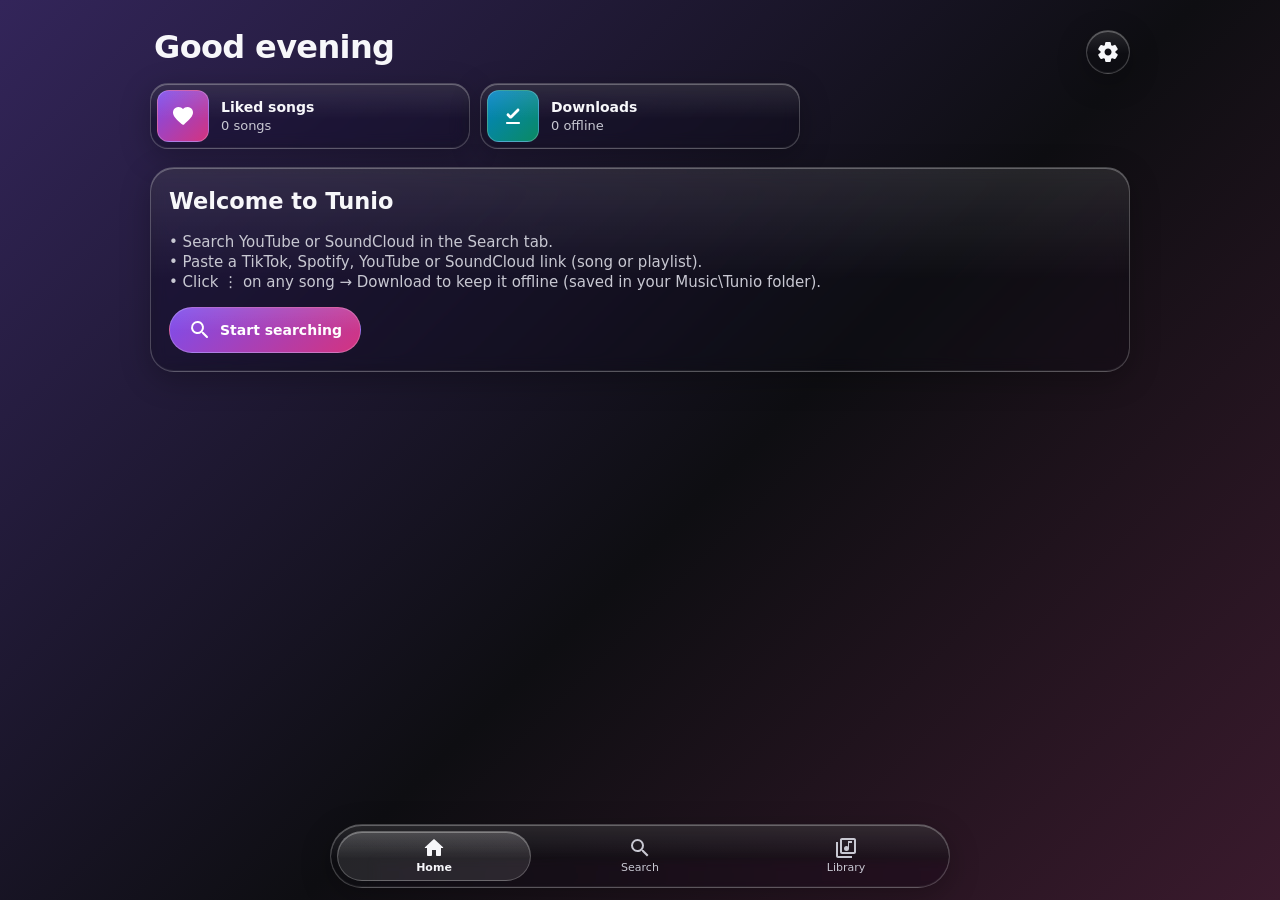
==== tunio-desktop/tunio_desktop/web/index.html @ faec951e "Add Tunio for Windows (Tunio.exe) Desktop version of Tunio with the same features and liquid-glass l" ====
<!doctype html>
<html lang="en">
<head>
<meta charset="utf-8">
<meta name="viewport" content="width=device-width,initial-scale=1">
<title>Tunio</title>
<link rel="stylesheet" href="style.css">
</head>
<body>
<!-- Liquid glass: a displacement map that bends what's behind the glass at its edges (a lens). -->
<svg width="0" height="0" style="position:absolute" aria-hidden="true">
  <defs>
    <filter id="lens" x="0" y="0" width="1" height="1" primitiveUnits="objectBoundingBox" color-interpolation-filters="sRGB">
      <feImage x="0" y="0" width="1" height="1" preserveAspectRatio="none" result="map"
        href="data:image/svg+xml;utf8,%3Csvg xmlns='http://www.w3.org/2000/svg' width='100' height='100' viewBox='0 0 100 100' preserveAspectRatio='none'%3E%3Cdefs%3E%3ClinearGradient id='r' x1='0' x2='1'%3E%3Cstop offset='0' stop-color='%23ff0000'/%3E%3Cstop offset='.2' stop-color='%23800000'/%3E%3Cstop offset='.8' stop-color='%23800000'/%3E%3Cstop offset='1' stop-color='%23000000'/%3E%3C/linearGradient%3E%3ClinearGradient id='g' x1='0' x2='0' y1='0' y2='1'%3E%3Cstop offset='0' stop-color='%2300ff00'/%3E%3Cstop offset='.25' stop-color='%23008000'/%3E%3Cstop offset='.75' stop-color='%23008000'/%3E%3Cstop offset='1' stop-color='%23000000'/%3E%3C/linearGradient%3E%3C/defs%3E%3Crect width='100' height='100' fill='url(%23r)'/%3E%3Crect width='100' height='100' fill='url(%23g)' style='mix-blend-mode:screen'/%3E%3C/svg%3E"/>
      <feDisplacementMap in="SourceGraphic" in2="map" scale="0.06" xChannelSelector="R" yChannelSelector="G" result="bent"/>
      <!-- slight chromatic dispersion: red bends a bit more than blue -->
      <feDisplacementMap in="SourceGraphic" in2="map" scale="0.075" xChannelSelector="R" yChannelSelector="G" result="bentR"/>
      <feColorMatrix in="bentR" type="matrix" values="1 0 0 0 0  0 0 0 0 0  0 0 0 0 0  0 0 0 1 0" result="red"/>
      <feColorMatrix in="bent" type="matrix" values="0 0 0 0 0  0 1 0 0 0  0 0 1 0 0  0 0 0 1 0" result="gb"/>
      <feBlend in="red" in2="gb" mode="screen"/>
    </filter>
  </defs>
</svg>

<div id="bg"></div>
<main id="screen" tabindex="-1"></main>

<div id="chrome">
  <div id="toasts"></div>
  <div id="mini" class="glass lensed hidden"></div>
  <nav id="tabs" class="glass lensed">
    <div id="pill"></div>
  </nav>
</div>

<section id="player" class="hidden" aria-label="Now playing"></section>
<div id="modal" class="hidden"></div>
<div id="menu" class="hidden"></div>
<audio id="audio" preload="auto"></audio>

<script type="module" src="app.js"></script>
</body>
</html>
---- tunio-desktop/tunio_desktop/web/style.css ----
/* Tunio for Windows — same palette as the Android app. Text colours are checked for contrast (≥ 5.6:1) against
   their worst-case backgrounds: glass over the brightest gradient and the player over a pure-white cover. */
:root {
  --bg: #0E0E12;
  --menu-bg: #1E1C28;
  --text: #F7F7FA;
  --muted: #C8C8D2;
  --accent-light: #C9B6FF;
  --pink-light: #FFA8D8;
  --good: #6EE7B7;
  --error: #FECACA;
  --accent-deep: #7C4DEE;
  --accent2-deep: #D4337F;
  --accent-grad: linear-gradient(135deg, var(--accent-deep), var(--accent2-deep));
  --menu-grad: linear-gradient(135deg, #33255A 0%, var(--bg) 55%, #3A1A2D 100%);
  --glass-tint: rgba(14, 14, 18, .40);
  --rim: rgba(255, 255, 255, .22);
  --sheen: linear-gradient(180deg, rgba(255,255,255,.10), rgba(255,255,255,0) 55%);
  --chrome-w: min(620px, calc(100vw - 24px));
  color-scheme: dark;
}
* { box-sizing: border-box; }
html, body { margin: 0; height: 100%; background: var(--bg); color: var(--text); overflow: hidden;
  font: 15px/1.35 "Segoe UI Variable", "Segoe UI", system-ui, sans-serif; -webkit-font-smoothing: antialiased; }
button { font: inherit; color: inherit; background: none; border: 0; padding: 0; cursor: pointer; }
input { font: inherit; color: inherit; }
.hidden { display: none !important; }
svg.i { width: 24px; height: 24px; fill: currentColor; flex: none; }

/* ---------- backgrounds: plain gradient in menus, blurred cover inside playlists / player */
#bg, .cover-bg { position: fixed; inset: 0; z-index: 0; background: var(--bg) var(--menu-grad); overflow: hidden; }
.cover-bg img, #bg img { position: absolute; inset: -20%; width: 140%; height: 140%; object-fit: cover;
  filter: blur(90px); opacity: .6; }
.cover-bg::after, #bg.cover::after { content: ""; position: absolute; inset: 0;
  background: linear-gradient(180deg, rgba(0,0,0,.62), rgba(0,0,0,.74), rgba(0,0,0,.86)); }

#screen { position: relative; z-index: 1; height: 100%; overflow-y: auto; outline: none;
  padding: 20px max(16px, calc((100vw - 980px) / 2)) 190px; scrollbar-width: thin; scrollbar-color: rgba(255,255,255,.25) transparent; }

/* ---------- liquid glass */
.glass { position: relative; background: var(--sheen), var(--glass-tint); border: 1px solid var(--rim);
  box-shadow: inset 0 1px 0 rgba(255,255,255,.28), inset 0 -1px 0 rgba(255,255,255,.06), 0 8px 30px rgba(0,0,0,.25);
  -webkit-backdrop-filter: blur(8px) saturate(1.5); backdrop-filter: blur(8px) saturate(1.5); }
/* Floating bars and buttons: bend the content behind them (Chromium/WebView2 supports SVG filters here). */
.lensed { backdrop-filter: url(#lens) blur(3px) saturate(1.6); }
@supports not (backdrop-filter: url(#lens)) { .lensed { backdrop-filter: blur(6px) saturate(1.6); } }

/* ---------- headings */
h1.title { font-size: 32px; font-weight: 800; letter-spacing: -.02em; margin: 6px 4px 14px; }
h2.section { font-size: 20px; font-weight: 700; margin: 26px 4px 12px; }
.row { display: flex; align-items: center; gap: 12px; }
.spacer { flex: 1; }
.muted { color: var(--muted); }
.small { font-size: 13px; }
.err { color: var(--error); padding: 12px 6px; }

/* ---------- buttons */
.btn { display: inline-flex; align-items: center; gap: 8px; min-height: 44px; padding: 10px 18px; border-radius: 999px;
  font-weight: 600; font-size: 14px; color: var(--text); }
.btn.glass:hover { background: var(--sheen), rgba(255,255,255,.12); }
.btn.accent { background: var(--sheen), var(--accent-grad); color: #fff; font-weight: 700; border: 1px solid var(--rim); }
.btn.accent:hover { filter: brightness(1.08); }
.btn[disabled] { background: rgba(255,255,255,.08); color: var(--muted); cursor: default; filter: none; }
.icon-btn { width: 44px; height: 44px; border-radius: 50%; display: inline-grid; place-items: center; color: var(--text); flex: none; }
.icon-btn.glass:hover { background: var(--sheen), rgba(255,255,255,.12); }
.icon-btn.plain:hover { background: rgba(255,255,255,.08); }
.play-circle { width: 60px; height: 60px; border-radius: 50%; display: grid; place-items: center; color: #fff;
  background: var(--sheen), var(--accent-grad); border: 1px solid var(--rim); }
.play-circle svg { width: 34px; height: 34px; }
.chip { padding: 8px 16px; border-radius: 999px; font-weight: 600; font-size: 14px; color: var(--text); }
.chip.on { color: #000; border-color: transparent; }

/* ---------- home tiles */
.tiles { display: grid; grid-template-columns: repeat(auto-fill, minmax(260px, 1fr)); gap: 10px; }
.tile { display: flex; align-items: center; gap: 12px; padding: 6px; border-radius: 18px; text-align: left; min-width: 0; }
.tile:hover { background: var(--sheen), rgba(255,255,255,.1); }
.tile .t { font-weight: 600; font-size: 14px; overflow: hidden; text-overflow: ellipsis; white-space: nowrap; }
.art { width: 52px; height: 52px; border-radius: 12px; flex: none; overflow: hidden; display: grid; place-items: center;
  background: linear-gradient(135deg, #2A2440, #1A1A24); border: 1px solid var(--rim); color: var(--muted); }
.art img { width: 100%; height: 100%; object-fit: cover; }
.art.grad { color: #fff; background: var(--sheen), var(--g); }
.carousel { display: flex; gap: 16px; overflow-x: auto; padding-bottom: 8px; scrollbar-width: none; }
.card { width: 160px; flex: none; text-align: left; border-radius: 20px; }
.card .art { width: 160px; height: 160px; border-radius: 20px; }
.card .t { margin-top: 8px; font-weight: 600; font-size: 13px; display: -webkit-box; -webkit-line-clamp: 2; -webkit-box-orient: vertical; overflow: hidden; }
.card .a { font-size: 12px; color: var(--muted); white-space: nowrap; overflow: hidden; text-overflow: ellipsis; }
.panel { border-radius: 24px; padding: 18px; margin: 8px 0; }

/* ---------- search */
.search { display: flex; align-items: center; gap: 10px; min-height: 54px; padding: 0 8px 0 18px; border-radius: 999px;
  background: var(--sheen), rgba(14,14,18,.40) !important; }
.search input { flex: 1; min-width: 0; background: none; border: 0; outline: none; font-size: 16px; padding: 14px 0; }
.search input::placeholder { color: var(--muted); }
.chips { display: flex; gap: 8px; margin: 14px 2px; }
.loading { display: flex; justify-content: center; align-items: center; gap: 12px; padding: 28px; color: var(--muted); }
.spinner { width: 20px; height: 20px; border-radius: 50%; border: 2px solid rgba(255,255,255,.2); border-top-color: var(--accent-light);
  animation: spin .8s linear infinite; flex: none; }
@keyframes spin { to { transform: rotate(360deg); } }

/* ---------- track rows */
.tracks { display: flex; flex-direction: column; gap: 2px; }
.track { display: flex; align-items: center; gap: 14px; padding: 8px 4px 8px 10px; border-radius: 18px; cursor: pointer;
  border: 1px solid transparent; }
.track:hover { background: rgba(255,255,255,.06); }
.track.current { background: var(--sheen), var(--glass-tint); border-color: var(--rim); }
.track.current .t { color: var(--accent-light); }
.track .meta { flex: 1; min-width: 0; }
.track .t { font-weight: 600; white-space: nowrap; overflow: hidden; text-overflow: ellipsis; }
.track .s { display: flex; align-items: center; gap: 6px; font-size: 13px; color: var(--muted); white-space: nowrap; overflow: hidden; }
.track .s span.txt { overflow: hidden; text-overflow: ellipsis; }
.badge { font-size: 9px; font-weight: 900; color: #000; padding: 1px 4px; border-radius: 4px; flex: none; }
.b-YOUTUBE { background: #FF5A52; } .b-SOUNDCLOUD { background: #FF8A3D; } .b-TIKTOK { background: #25F4EE; }
.b-SPOTIFY { background: #1ED760; } .b-OTHER { background: #C4C4CC; }
.offline-ok { color: var(--good); width: 14px; height: 14px; }
.ring { width: 13px; height: 13px; border-radius: 50%; flex: none; background: conic-gradient(var(--accent-light) calc(var(--p) * 1turn), rgba(255,255,255,.2) 0); }
.ring.busy { background: none; border: 2px solid rgba(255,255,255,.2); border-top-color: var(--accent-light); animation: spin .8s linear infinite; }

/* ---------- collection header */
.hero { display: flex; flex-direction: column; align-items: center; text-align: center; gap: 6px; margin-bottom: 8px; }
.hero .art { width: 220px; height: 220px; border-radius: 28px; box-shadow: 0 20px 60px rgba(0,0,0,.45); }
.hero .art svg { width: 90px; height: 90px; }
.hero h1 { font-size: 30px; font-weight: 800; margin: 14px 0 0; }
.actions { display: flex; align-items: center; gap: 12px; margin: 14px 0; }

/* ---------- floating chrome: mini player + jelly tab bar */
#chrome { position: fixed; left: 50%; bottom: 12px; transform: translateX(-50%); width: var(--chrome-w); z-index: 5;
  display: flex; flex-direction: column; gap: 8px; }
#mini { border-radius: 26px; display: flex; align-items: center; gap: 12px; padding: 8px 6px 8px 8px; cursor: pointer; overflow: hidden; }
#mini .art { width: 46px; height: 46px; border-radius: 14px; }
#mini .meta { flex: 1; min-width: 0; }
#mini .t { font-weight: 600; font-size: 14px; white-space: nowrap; overflow: hidden; text-overflow: ellipsis; }
#mini .a { font-size: 12px; color: var(--muted); white-space: nowrap; overflow: hidden; text-overflow: ellipsis; }
#mini .bar { position: absolute; left: 18px; right: 18px; bottom: 0; height: 2px; background: rgba(255,255,255,.15); border-radius: 1px; }
#mini .bar i { display: block; height: 100%; width: 0; background: var(--accent-grad); }
#tabs { height: 64px; border-radius: 32px; display: grid; grid-template-columns: repeat(3, 1fr); position: relative; overflow: hidden; }
#pill { position: absolute; top: 6px; bottom: 6px; left: 6px; width: 0; border-radius: 26px;
  background: var(--sheen), rgba(255,255,255,.10); border: 1px solid var(--rim); box-shadow: inset 0 1px 0 rgba(255,255,255,.3); }
.tab { position: relative; z-index: 1; display: flex; flex-direction: column; align-items: center; justify-content: center; gap: 1px;
  color: var(--muted); font-size: 11px; font-weight: 500; }
.tab.on { color: var(--text); font-weight: 700; }
.tab .ic { position: relative; display: grid; place-items: center; }
.tab .glow { position: absolute; width: 40px; height: 40px; border-radius: 50%; opacity: 0;
  background: radial-gradient(circle, rgba(201,182,255,.55), transparent 70%); }
.tab.flash .glow { animation: glow .52s ease-out; }
.tab.flash svg { animation: wiggle .46s cubic-bezier(.3,.7,.4,1); }
@keyframes glow { 0% { opacity: 1; transform: scale(1); } 100% { opacity: 0; transform: scale(1.5); } }
@keyframes wiggle { 0% { transform: scale(.85) rotate(0); } 15% { transform: scale(1.12) rotate(-9deg); } 35% { transform: scale(1.05) rotate(7deg); }
  55% { transform: scale(1) rotate(-4deg); } 75% { transform: rotate(2deg); } 100% { transform: rotate(0); } }

#toasts { display: flex; flex-direction: column; gap: 6px; align-items: center; pointer-events: none; }
.toast { background: var(--menu-bg); border: 1px solid var(--rim); border-radius: 18px; padding: 12px 18px; max-width: 100%;
  box-shadow: 0 8px 30px rgba(0,0,0,.4); animation: toast-in .25s ease-out; }
@keyframes toast-in { from { opacity: 0; transform: translateY(8px); } }

/* ---------- context menu & dialogs */
#menu { position: fixed; z-index: 20; min-width: 220px; padding: 6px; border-radius: 20px; background: var(--menu-bg); border: 1px solid var(--rim);
  box-shadow: 0 16px 50px rgba(0,0,0,.5); }
#menu button { display: flex; align-items: center; gap: 12px; width: 100%; padding: 10px 14px; border-radius: 12px; text-align: left; }
#menu button svg { color: var(--accent-light); width: 20px; height: 20px; }
#menu button:hover { background: rgba(255,255,255,.08); }
#menu hr { border: 0; border-top: 1px solid rgba(255,255,255,.12); margin: 4px 8px; }
#modal { position: fixed; inset: 0; z-index: 30; display: grid; place-items: center; background: rgba(0,0,0,.55); }
.dialog { width: min(440px, calc(100vw - 32px)); max-height: 80vh; overflow: auto; border-radius: 28px; padding: 22px;
  background: var(--menu-bg); border: 1px solid var(--rim); box-shadow: 0 30px 80px rgba(0,0,0,.6); }
.dialog h3 { margin: 0 0 14px; font-size: 19px; }
.field { width: 100%; padding: 12px 14px; border-radius: 16px; border: 1px solid rgba(255,255,255,.25); background: rgba(255,255,255,.08); outline: none; }
.field:focus { border-color: var(--accent-light); }
.dialog .list button { display: flex; align-items: center; gap: 12px; width: 100%; padding: 8px 4px; border-radius: 14px; text-align: left; }
.dialog .list button:hover { background: rgba(255,255,255,.06); }
.dialog .list .art { width: 44px; height: 44px; }
.dialog .end { display: flex; justify-content: flex-end; gap: 8px; margin-top: 16px; }
.link { color: var(--accent-light); font-weight: 700; padding: 10px 12px; border-radius: 12px; }
.link:hover { background: rgba(255,255,255,.06); }
.link.danger { color: var(--error); }

/* ---------- now playing */
#player { position: fixed; inset: 0; z-index: 10; overflow-y: auto; animation: up .3s cubic-bezier(.2,.8,.2,1); }
@keyframes up { from { transform: translateY(100%); } }
#player .inner { position: relative; z-index: 1; max-width: 560px; margin: 0 auto; padding: 16px 16px 40px; }
#player .top { display: flex; align-items: center; gap: 10px; }
#player .from { flex: 1; text-align: center; }
#player .from .k { font-size: 10px; letter-spacing: .15em; color: var(--muted); }
#player .from .v { font-size: 13px; font-weight: 600; }
#player .cover-art { width: min(100%, 460px); aspect-ratio: 1; margin: 24px auto; border-radius: 30px; overflow: hidden; position: relative;
  border: 1px solid var(--rim); background: #23232B; box-shadow: 0 30px 80px rgba(0,0,0,.5); }
#player .cover-art img { width: 100%; height: 100%; object-fit: cover; }
#player .cover-art .wait { position: absolute; inset: 0; display: grid; place-content: center; justify-items: center; gap: 12px; background: rgba(0,0,0,.6); }
#player .info { display: flex; align-items: center; gap: 8px; padding: 0 8px; }
#player .info .meta { flex: 1; min-width: 0; }
#player .info .t { font-size: 24px; font-weight: 800; overflow: hidden; display: -webkit-box; -webkit-line-clamp: 2; -webkit-box-orient: vertical; }
#player .info .a { color: var(--muted); }
#player .slab { margin: 18px 0; padding: 12px 14px; border-radius: 32px; }
.seek { width: 100%; accent-color: #fff; height: 22px; }
.times { display: flex; justify-content: space-between; font-size: 12px; color: var(--muted); padding: 0 4px; }
.controls { display: flex; align-items: center; justify-content: space-between; padding: 6px 4px; }
.controls .icon-btn.big svg { width: 40px; height: 40px; }
.controls .icon-btn.big { width: 58px; height: 58px; }
.controls .main { width: 76px; height: 76px; border-radius: 50%; background: #fff; color: #000; display: grid; place-items: center; }
.controls .main svg { width: 44px; height: 44px; }
.controls .on { color: var(--accent-light); }
.liked { color: var(--pink-light) !important; }
.good { color: var(--good) !important; }

.switch { position: relative; width: 52px; height: 32px; border-radius: 16px; background: rgba(255,255,255,.08); border: 2px solid var(--muted); flex: none; transition: background .2s; }
.switch::after { content: ""; position: absolute; top: 4px; left: 4px; width: 20px; height: 20px; border-radius: 50%; background: var(--muted); transition: transform .25s cubic-bezier(.3,1.5,.5,1), background .2s; }
.switch.on { background: var(--accent-deep); border-color: transparent; }
.switch.on::after { transform: translateX(20px); background: #fff; }
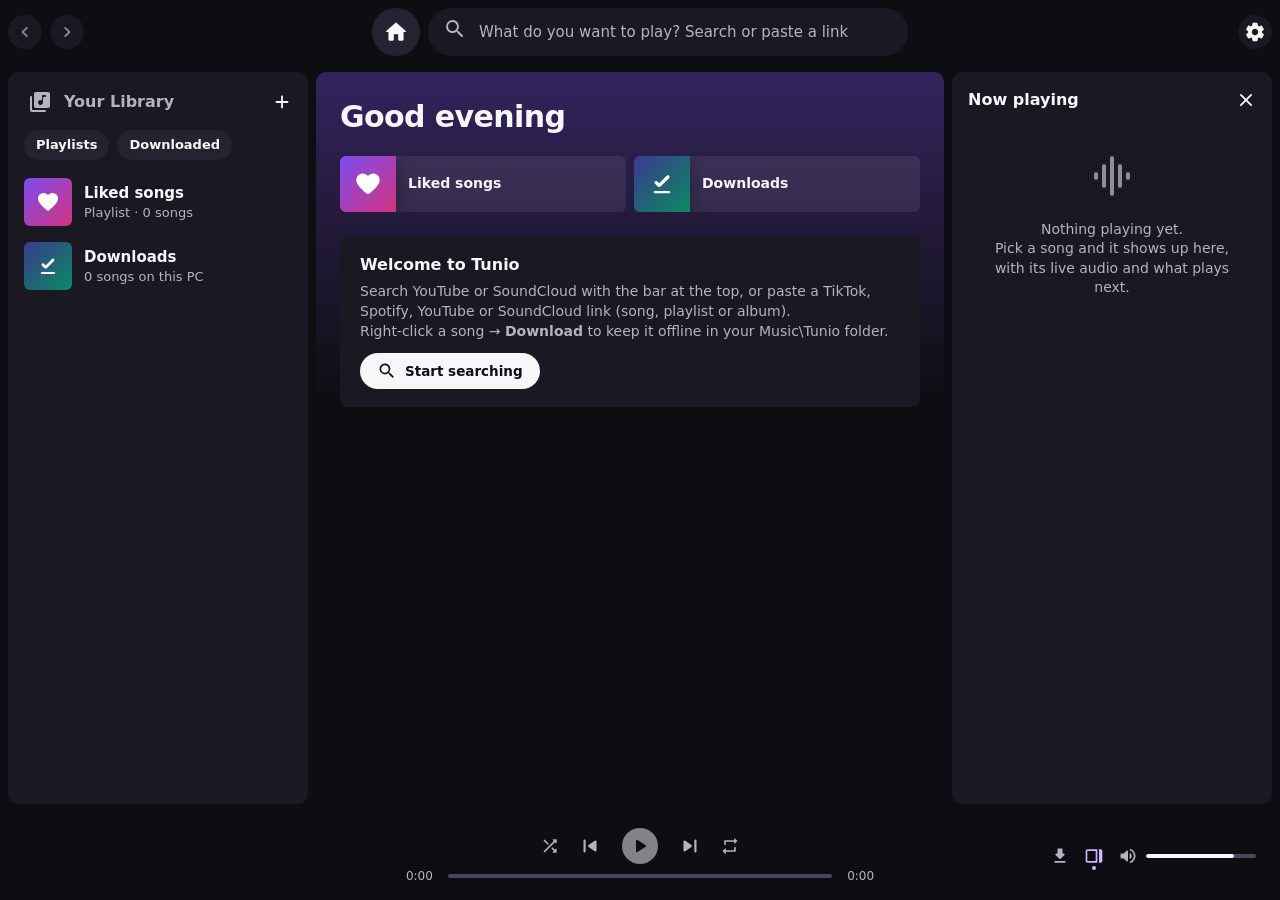
==== commit 6b086252: "Windows app: Spotify-style desktop layout, 60-30-10 colours, volume and live visualizer Library side" ====
--- a/tunio-desktop/tunio_desktop/web/index.html
+++ b/tunio-desktop/tunio_desktop/web/index.html
@@ -7,34 +7,34 @@
 <link rel="stylesheet" href="style.css">
 </head>
 <body>
-<!-- Liquid glass: a displacement map that bends what's behind the glass at its edges (a lens). -->
-<svg width="0" height="0" style="position:absolute" aria-hidden="true">
-  <defs>
-    <filter id="lens" x="0" y="0" width="1" height="1" primitiveUnits="objectBoundingBox" color-interpolation-filters="sRGB">
-      <feImage x="0" y="0" width="1" height="1" preserveAspectRatio="none" result="map"
-        href="data:image/svg+xml;utf8,%3Csvg xmlns='http://www.w3.org/2000/svg' width='100' height='100' viewBox='0 0 100 100' preserveAspectRatio='none'%3E%3Cdefs%3E%3ClinearGradient id='r' x1='0' x2='1'%3E%3Cstop offset='0' stop-color='%23ff0000'/%3E%3Cstop offset='.2' stop-color='%23800000'/%3E%3Cstop offset='.8' stop-color='%23800000'/%3E%3Cstop offset='1' stop-color='%23000000'/%3E%3C/linearGradient%3E%3ClinearGradient id='g' x1='0' x2='0' y1='0' y2='1'%3E%3Cstop offset='0' stop-color='%2300ff00'/%3E%3Cstop offset='.25' stop-color='%23008000'/%3E%3Cstop offset='.75' stop-color='%23008000'/%3E%3Cstop offset='1' stop-color='%23000000'/%3E%3C/linearGradient%3E%3C/defs%3E%3Crect width='100' height='100' fill='url(%23r)'/%3E%3Crect width='100' height='100' fill='url(%23g)' style='mix-blend-mode:screen'/%3E%3C/svg%3E"/>
-      <feDisplacementMap in="SourceGraphic" in2="map" scale="0.06" xChannelSelector="R" yChannelSelector="G" result="bent"/>
-      <!-- slight chromatic dispersion: red bends a bit more than blue -->
-      <feDisplacementMap in="SourceGraphic" in2="map" scale="0.075" xChannelSelector="R" yChannelSelector="G" result="bentR"/>
-      <feColorMatrix in="bentR" type="matrix" values="1 0 0 0 0  0 0 0 0 0  0 0 0 0 0  0 0 0 1 0" result="red"/>
-      <feColorMatrix in="bent" type="matrix" values="0 0 0 0 0  0 1 0 0 0  0 0 1 0 0  0 0 0 1 0" result="gb"/>
-      <feBlend in="red" in2="gb" mode="screen"/>
-    </filter>
-  </defs>
-</svg>
+<!-- Desktop layout: top bar, library sidebar, main view, now-playing panel, player bar.
+     Colours follow 60-30-10: 60 % dominant (main view), 30 % secondary (sidebar, panel, bar, cards), 10 % accent. -->
+<div id="app">
+  <header id="top">
+    <div class="nav">
+      <button class="round" id="hback" title="Back (Alt+←)"></button>
+      <button class="round" id="hfwd" title="Forward (Alt+→)"></button>
+    </div>
+    <div class="center">
+      <button class="round big" id="hhome" title="Home"></button>
+      <label class="searchbox" id="searchbox">
+        <span id="sicon"></span>
+        <input id="q" placeholder="What do you want to play? Search or paste a link" autocomplete="off" spellcheck="false">
+        <button class="round small hidden" id="qclear" title="Clear"></button>
+      </label>
+    </div>
+    <div class="nav end">
+      <button class="round" id="hsettings" title="Settings"></button>
+    </div>
+  </header>
 
-<div id="bg"></div>
-<main id="screen" tabindex="-1"></main>
-
-<div id="chrome">
-  <div id="toasts"></div>
-  <div id="mini" class="glass lensed hidden"></div>
-  <nav id="tabs" class="glass lensed">
-    <div id="pill"></div>
-  </nav>
+  <aside id="side" aria-label="Your Library"></aside>
+  <main id="screen" tabindex="-1"></main>
+  <aside id="np" aria-label="Now playing"></aside>
+  <footer id="bar" aria-label="Player"></footer>
 </div>
 
-<section id="player" class="hidden" aria-label="Now playing"></section>
+<div id="toasts"></div>
 <div id="modal" class="hidden"></div>
 <div id="menu" class="hidden"></div>
 <audio id="audio" preload="auto"></audio>
--- a/tunio-desktop/tunio_desktop/web/style.css
+++ b/tunio-desktop/tunio_desktop/web/style.css
@@ -1,207 +1,353 @@
-/* Tunio for Windows — same palette as the Android app. Text colours are checked for contrast (≥ 5.6:1) against
-   their worst-case backgrounds: glass over the brightest gradient and the player over a pure-white cover. */
+/* Tunio for Windows — desktop layout (top bar · library · main view · now playing · player bar).
+
+   60-30-10 colour rule, using the same palette as the Android app:
+     60 %  dominant   --c60  the window, the main view, the top bar and the player bar
+     30 %  secondary  --c30  the library sidebar, the now-playing panel, cards, tiles, menus and dialogs
+     10 %  accent     --c10  only what you act on or what is live: play buttons, progress, volume,
+                             the playing song, the selected item and Liked hearts
+   Text is always light on these dark surfaces (contrast ≥ 7:1 for body text, ≥ 4.5:1 for muted text). */
 :root {
-  --bg: #0E0E12;
-  --menu-bg: #1E1C28;
+  --c60: #0E0E12;
+  --c30: #1A1823;
+  --c30-hi: #252231;
+  --c30-top: #2E2A3C;
+  --c10: #7C4DEE;
+  --c10-2: #D4337F;
+  --c10-grad: linear-gradient(135deg, var(--c10), var(--c10-2));
+  --c10-light: #C9B6FF;
+  --pink-light: #FFA8D8;
   --text: #F7F7FA;
-  --muted: #C8C8D2;
-  --accent-light: #C9B6FF;
-  --pink-light: #FFA8D8;
+  --muted: #B5B3C2;
+  --faint: #8D8A9C;
+  --line: rgba(255, 255, 255, .09);
   --good: #6EE7B7;
   --error: #FECACA;
-  --accent-deep: #7C4DEE;
-  --accent2-deep: #D4337F;
-  --accent-grad: linear-gradient(135deg, var(--accent-deep), var(--accent2-deep));
-  --menu-grad: linear-gradient(135deg, #33255A 0%, var(--bg) 55%, #3A1A2D 100%);
-  --glass-tint: rgba(14, 14, 18, .40);
-  --rim: rgba(255, 255, 255, .22);
-  --sheen: linear-gradient(180deg, rgba(255,255,255,.10), rgba(255,255,255,0) 55%);
-  --chrome-w: min(620px, calc(100vw - 24px));
+  --side-w: 300px;
+  --np-w: 320px;
+  --radius: 10px;
   color-scheme: dark;
 }
 * { box-sizing: border-box; }
-html, body { margin: 0; height: 100%; background: var(--bg); color: var(--text); overflow: hidden;
-  font: 15px/1.35 "Segoe UI Variable", "Segoe UI", system-ui, sans-serif; -webkit-font-smoothing: antialiased; }
+html, body { margin: 0; height: 100%; background: var(--c60); color: var(--text); overflow: hidden;
+  font: 14px/1.4 "Segoe UI Variable Text", "Segoe UI", system-ui, sans-serif; -webkit-font-smoothing: antialiased; user-select: none; }
+input { user-select: text; }
 button { font: inherit; color: inherit; background: none; border: 0; padding: 0; cursor: pointer; }
+button:focus-visible, input:focus-visible, .row-track:focus-visible { outline: 2px solid var(--c10-light); outline-offset: 2px; }
 input { font: inherit; color: inherit; }
 .hidden { display: none !important; }
 svg.i { width: 24px; height: 24px; fill: currentColor; flex: none; }
-
-/* ---------- backgrounds: plain gradient in menus, blurred cover inside playlists / player */
-#bg, .cover-bg { position: fixed; inset: 0; z-index: 0; background: var(--bg) var(--menu-grad); overflow: hidden; }
-.cover-bg img, #bg img { position: absolute; inset: -20%; width: 140%; height: 140%; object-fit: cover;
-  filter: blur(90px); opacity: .6; }
-.cover-bg::after, #bg.cover::after { content: ""; position: absolute; inset: 0;
-  background: linear-gradient(180deg, rgba(0,0,0,.62), rgba(0,0,0,.74), rgba(0,0,0,.86)); }
-
-#screen { position: relative; z-index: 1; height: 100%; overflow-y: auto; outline: none;
-  padding: 20px max(16px, calc((100vw - 980px) / 2)) 190px; scrollbar-width: thin; scrollbar-color: rgba(255,255,255,.25) transparent; }
-
-/* ---------- liquid glass */
-.glass { position: relative; background: var(--sheen), var(--glass-tint); border: 1px solid var(--rim);
-  box-shadow: inset 0 1px 0 rgba(255,255,255,.28), inset 0 -1px 0 rgba(255,255,255,.06), 0 8px 30px rgba(0,0,0,.25);
-  -webkit-backdrop-filter: blur(8px) saturate(1.5); backdrop-filter: blur(8px) saturate(1.5); }
-/* Floating bars and buttons: bend the content behind them (Chromium/WebView2 supports SVG filters here). */
-.lensed { backdrop-filter: url(#lens) blur(3px) saturate(1.6); }
-@supports not (backdrop-filter: url(#lens)) { .lensed { backdrop-filter: blur(6px) saturate(1.6); } }
-
-/* ---------- headings */
-h1.title { font-size: 32px; font-weight: 800; letter-spacing: -.02em; margin: 6px 4px 14px; }
-h2.section { font-size: 20px; font-weight: 700; margin: 26px 4px 12px; }
-.row { display: flex; align-items: center; gap: 12px; }
+.muted { color: var(--muted); }
+.small { font-size: 12.5px; }
 .spacer { flex: 1; }
-.muted { color: var(--muted); }
-.small { font-size: 13px; }
-.err { color: var(--error); padding: 12px 6px; }
-
-/* ---------- buttons */
-.btn { display: inline-flex; align-items: center; gap: 8px; min-height: 44px; padding: 10px 18px; border-radius: 999px;
-  font-weight: 600; font-size: 14px; color: var(--text); }
-.btn.glass:hover { background: var(--sheen), rgba(255,255,255,.12); }
-.btn.accent { background: var(--sheen), var(--accent-grad); color: #fff; font-weight: 700; border: 1px solid var(--rim); }
-.btn.accent:hover { filter: brightness(1.08); }
-.btn[disabled] { background: rgba(255,255,255,.08); color: var(--muted); cursor: default; filter: none; }
-.icon-btn { width: 44px; height: 44px; border-radius: 50%; display: inline-grid; place-items: center; color: var(--text); flex: none; }
-.icon-btn.glass:hover { background: var(--sheen), rgba(255,255,255,.12); }
-.icon-btn.plain:hover { background: rgba(255,255,255,.08); }
-.play-circle { width: 60px; height: 60px; border-radius: 50%; display: grid; place-items: center; color: #fff;
-  background: var(--sheen), var(--accent-grad); border: 1px solid var(--rim); }
-.play-circle svg { width: 34px; height: 34px; }
-.chip { padding: 8px 16px; border-radius: 999px; font-weight: 600; font-size: 14px; color: var(--text); }
-.chip.on { color: #000; border-color: transparent; }
-
-/* ---------- home tiles */
-.tiles { display: grid; grid-template-columns: repeat(auto-fill, minmax(260px, 1fr)); gap: 10px; }
-.tile { display: flex; align-items: center; gap: 12px; padding: 6px; border-radius: 18px; text-align: left; min-width: 0; }
-.tile:hover { background: var(--sheen), rgba(255,255,255,.1); }
-.tile .t { font-weight: 600; font-size: 14px; overflow: hidden; text-overflow: ellipsis; white-space: nowrap; }
-.art { width: 52px; height: 52px; border-radius: 12px; flex: none; overflow: hidden; display: grid; place-items: center;
-  background: linear-gradient(135deg, #2A2440, #1A1A24); border: 1px solid var(--rim); color: var(--muted); }
-.art img { width: 100%; height: 100%; object-fit: cover; }
-.art.grad { color: #fff; background: var(--sheen), var(--g); }
-.carousel { display: flex; gap: 16px; overflow-x: auto; padding-bottom: 8px; scrollbar-width: none; }
-.card { width: 160px; flex: none; text-align: left; border-radius: 20px; }
-.card .art { width: 160px; height: 160px; border-radius: 20px; }
-.card .t { margin-top: 8px; font-weight: 600; font-size: 13px; display: -webkit-box; -webkit-line-clamp: 2; -webkit-box-orient: vertical; overflow: hidden; }
-.card .a { font-size: 12px; color: var(--muted); white-space: nowrap; overflow: hidden; text-overflow: ellipsis; }
-.panel { border-radius: 24px; padding: 18px; margin: 8px 0; }
-
-/* ---------- search */
-.search { display: flex; align-items: center; gap: 10px; min-height: 54px; padding: 0 8px 0 18px; border-radius: 999px;
-  background: var(--sheen), rgba(14,14,18,.40) !important; }
-.search input { flex: 1; min-width: 0; background: none; border: 0; outline: none; font-size: 16px; padding: 14px 0; }
-.search input::placeholder { color: var(--muted); }
-.chips { display: flex; gap: 8px; margin: 14px 2px; }
-.loading { display: flex; justify-content: center; align-items: center; gap: 12px; padding: 28px; color: var(--muted); }
-.spinner { width: 20px; height: 20px; border-radius: 50%; border: 2px solid rgba(255,255,255,.2); border-top-color: var(--accent-light);
-  animation: spin .8s linear infinite; flex: none; }
+.ellip { overflow: hidden; text-overflow: ellipsis; white-space: nowrap; min-width: 0; }
+::-webkit-scrollbar { width: 12px; height: 12px; }
+::-webkit-scrollbar-thumb { background: rgba(255,255,255,.18); border: 3px solid transparent; background-clip: padding-box; border-radius: 8px; }
+::-webkit-scrollbar-thumb:hover { background-color: rgba(255,255,255,.3); }
+::-webkit-scrollbar-track { background: transparent; }
+
+/* ------------------------------------------------------------------ grid */
+#app { height: 100vh; display: grid; gap: 8px; padding: 0 8px;
+  grid-template-columns: var(--side-w) minmax(0, 1fr) var(--np-w);
+  grid-template-rows: 64px minmax(0, 1fr) 88px;
+  grid-template-areas: "top top top" "side main np" "bar bar bar"; }
+#app.side-min { --side-w: 72px; }
+#app.np-off { grid-template-columns: var(--side-w) minmax(0, 1fr) 0; }
+#app.np-off #np { display: none; }
+#top { grid-area: top; }
+#side { grid-area: side; }
+#screen { grid-area: main; }
+#np { grid-area: np; }
+#bar { grid-area: bar; }
+@media (max-width: 1100px) { #app:not(.np-pinned) { grid-template-columns: var(--side-w) minmax(0, 1fr) 0; } #app:not(.np-pinned) #np { display: none; } }
+@media (max-width: 900px) { #app { --side-w: 72px; } #app #side .full { display: none !important; } #app #side .mini-only { display: flex !important; } }
+
+/* ------------------------------------------------------------------ top bar */
+#top { display: flex; align-items: center; gap: 12px; }
+#top .nav { display: flex; gap: 8px; width: 160px; }
+#top .nav.end { justify-content: flex-end; }
+#top .center { flex: 1; display: flex; justify-content: center; align-items: center; gap: 8px; min-width: 0; }
+.round { width: 34px; height: 34px; border-radius: 50%; display: inline-grid; place-items: center; background: var(--c30); color: var(--text); flex: none; }
+.round svg { width: 22px; height: 22px; }
+.round:hover { background: var(--c30-hi); transform: scale(1.04); }
+.round[disabled] { color: var(--faint); cursor: default; transform: none; background: var(--c30); }
+.round.big { width: 48px; height: 48px; }
+.round.big svg { width: 26px; height: 26px; }
+.round.big.on { color: var(--text); background: var(--c30-hi); }
+.round.small { width: 28px; height: 28px; background: none; }
+.round.small:hover { background: var(--c30-hi); }
+.searchbox { flex: 0 1 480px; display: flex; align-items: center; gap: 10px; height: 48px; padding: 0 8px 0 14px; border-radius: 999px;
+  background: var(--c30); border: 1px solid transparent; color: var(--muted); cursor: text; min-width: 0; }
+.searchbox:hover { background: var(--c30-hi); border-color: var(--line); }
+.searchbox:focus-within { border-color: var(--text); background: var(--c30-hi); color: var(--text); }
+.searchbox input { flex: 1; min-width: 0; background: none; border: 0; outline: none; font-size: 15px; color: var(--text); }
+.searchbox input::placeholder { color: var(--muted); }
+
+/* ------------------------------------------------------------------ panels (30 %) */
+#side, #np { background: var(--c30); border-radius: var(--radius); overflow: hidden; display: flex; flex-direction: column; min-height: 0; }
+.panel-head { display: flex; align-items: center; gap: 8px; padding: 14px 12px 8px 16px; }
+.panel-head h2 { margin: 0; font-size: 16px; font-weight: 700; display: flex; align-items: center; gap: 10px; }
+.panel-head .title-btn { display: flex; align-items: center; gap: 12px; font-weight: 700; font-size: 16px; color: var(--muted); padding: 4px; border-radius: 6px; }
+.panel-head .title-btn:hover { color: var(--text); }
+.panel-scroll { flex: 1; overflow-y: auto; min-height: 0; padding: 0 8px 8px; }
+
+/* library sidebar */
+.lib-chips { display: flex; gap: 8px; padding: 4px 16px 10px; }
+.chip { padding: 6px 12px; border-radius: 999px; font-size: 13px; font-weight: 600; background: var(--c30-hi); color: var(--text); white-space: nowrap; }
+.chip:hover { background: var(--c30-top); }
+.chip.on { background: var(--text); color: var(--c60); }
+.lib-item { display: flex; align-items: center; gap: 12px; width: 100%; padding: 8px; border-radius: 8px; text-align: left; min-width: 0; }
+.lib-item:hover { background: var(--c30-hi); }
+.lib-item.on { background: var(--c30-top); }
+.lib-item .t { font-weight: 600; font-size: 15px; }
+.lib-item.playing .t { color: var(--c10-light); }
+.lib-item .sub { font-size: 13px; color: var(--muted); display: flex; gap: 6px; align-items: center; }
+.lib-item .art { width: 48px; height: 48px; border-radius: 6px; }
+.lib-item .speaker { color: var(--c10-light); width: 18px; height: 18px; margin-left: auto; }
+#app.side-min .lib-item, #side .mini-only .lib-item { justify-content: center; padding: 8px 0; }
+#side .mini-only { display: none; flex-direction: column; align-items: center; gap: 2px; }
+#app.side-min #side .full { display: none !important; }
+#app.side-min #side .mini-only { display: flex !important; }
+#app.side-min #side .panel-head { justify-content: center; padding: 14px 0 8px; }
+
+/* ------------------------------------------------------------------ main view (60 %) */
+#screen { position: relative; background: var(--c60); border-radius: var(--radius); overflow-y: auto; outline: none; min-height: 0;
+  isolation: isolate; }
+.page { position: relative; padding: 16px 24px 32px; }
+.header-glow { position: absolute; left: 0; right: 0; top: 0; height: 330px; z-index: -1; pointer-events: none;
+  background: linear-gradient(180deg, color-mix(in srgb, var(--tint, var(--c10)) 34%, transparent), transparent); }
+.header-glow.cover { overflow: hidden; background: none; height: 420px; }
+.header-glow.cover img { position: absolute; inset: -30%; width: 160%; height: 160%; object-fit: cover; filter: blur(80px) saturate(1.3); opacity: .55; }
+.header-glow.cover::after { content: ""; position: absolute; inset: 0; background: linear-gradient(180deg, rgba(14,14,18,.25), var(--c60)); }
+h1.title { font-size: 30px; font-weight: 800; letter-spacing: -.02em; margin: 8px 0 18px; }
+.sec-head { display: flex; align-items: baseline; margin: 28px 0 10px; }
+.sec-head h2 { margin: 0; font-size: 22px; font-weight: 800; letter-spacing: -.01em; }
+.sec-head .link { font-size: 13px; font-weight: 700; color: var(--muted); padding: 0; }
+.sec-head .link:hover { color: var(--text); text-decoration: underline; }
+
+/* quick-access tiles: 2 rows of 4, like Spotify's home */
+.quick { display: grid; grid-template-columns: repeat(auto-fill, minmax(230px, 1fr)); gap: 8px; }
+.qtile { position: relative; display: flex; align-items: center; gap: 12px; height: 56px; border-radius: 6px; overflow: hidden; text-align: left;
+  background: rgba(255,255,255,.08); min-width: 0; padding-right: 8px; }
+.qtile:hover { background: rgba(255,255,255,.16); }
+.qtile .art { width: 56px; height: 56px; border-radius: 0; box-shadow: 0 6px 18px rgba(0,0,0,.35); }
+.qtile .t { font-weight: 700; font-size: 14px; flex: 1; }
+.qtile .eq { margin-left: auto; margin-right: 6px; }
+.qtile .fab { position: absolute; right: 10px; top: 10px; width: 36px; height: 36px; opacity: 0; transform: translateY(4px); }
+.qtile:hover .t { padding-right: 44px; }
+.qtile .fab svg { width: 22px; height: 22px; }
+.qtile:hover .fab, .qtile:focus-within .fab { opacity: 1; transform: none; }
+.qtile:hover .eq { display: none; }
+
+/* cards */
+.shelf { display: grid; grid-template-columns: repeat(auto-fill, minmax(168px, 1fr)); grid-auto-rows: 0; grid-template-rows: auto; overflow: hidden; column-gap: 8px; margin: 0 -12px; }
+.shelf.wrap { grid-auto-rows: auto; row-gap: 4px; }
+.card { position: relative; padding: 12px; border-radius: 8px; text-align: left; min-width: 0; }
+.card:hover { background: var(--c30); }
+.card .cover { position: relative; }
+.card .art { width: 100%; height: auto; aspect-ratio: 1; border-radius: 6px; box-shadow: 0 8px 24px rgba(0,0,0,.45); }
+.card .art svg { width: 40%; height: 40%; }
+.card.round-art .art { border-radius: 50%; }
+.card .t { margin-top: 8px; font-weight: 600; font-size: 14px; }
+.card .a { font-size: 13px; color: var(--muted); display: -webkit-box; -webkit-line-clamp: 2; -webkit-box-orient: vertical; overflow: hidden; margin-top: 2px; }
+.card .fab { position: absolute; right: 8px; bottom: 8px; opacity: 0; transform: translateY(8px); transition: opacity .2s, transform .2s; }
+.card:hover .fab, .card .fab.live { opacity: 1; transform: none; }
+
+/* the accent play button (10 %) */
+.fab { width: 48px; height: 48px; border-radius: 50%; display: grid; place-items: center; color: #fff; background: var(--c10-grad);
+  box-shadow: 0 8px 20px rgba(0,0,0,.4); transition: transform .12s, opacity .2s; }
+.fab svg { width: 28px; height: 28px; }
+.fab:hover { transform: scale(1.06) !important; filter: brightness(1.08); }
+.fab.xl { width: 56px; height: 56px; }
+.fab.xl svg { width: 32px; height: 32px; }
+.fab[disabled] { opacity: .4; cursor: default; transform: none !important; }
+
+.art { width: 48px; height: 48px; border-radius: 4px; flex: none; overflow: hidden; display: grid; place-items: center;
+  background: var(--c30-hi); color: var(--muted); }
+.art img { width: 100%; height: 100%; object-fit: cover; display: block; }
+.art.grad { color: #fff; background: var(--g); }
+.art.grad svg { width: 50%; height: 50%; }
+
+/* welcome / info panels */
+.panel { background: var(--c30); border-radius: 8px; padding: 18px 20px; margin: 10px 0; }
+.panel h3 { margin: 0 0 6px; font-size: 16px; }
+.panel p { margin: 4px 0 12px; }
+
+/* buttons */
+.btn { display: inline-flex; align-items: center; gap: 8px; height: 36px; padding: 0 16px; border-radius: 999px; font-weight: 700; font-size: 13.5px;
+  color: var(--text); border: 1px solid rgba(255,255,255,.35); }
+.btn:hover { border-color: var(--text); transform: scale(1.03); }
+.btn svg { width: 20px; height: 20px; }
+.btn.solid { background: var(--text); color: var(--c60); border-color: transparent; }
+.icon-btn { width: 36px; height: 36px; border-radius: 50%; display: inline-grid; place-items: center; color: var(--muted); flex: none; }
+.icon-btn:hover { color: var(--text); background: rgba(255,255,255,.07); }
+.icon-btn.lg { width: 44px; height: 44px; }
+.icon-btn.lg svg { width: 30px; height: 30px; }
+.icon-btn.on, .icon-btn.on:hover { color: var(--c10-light); }
+.icon-btn.on { position: relative; }
+.icon-btn.on::after { content: ""; position: absolute; bottom: 2px; left: 50%; width: 4px; height: 4px; margin-left: -2px; border-radius: 50%; background: var(--c10-light); }
+.liked, .liked:hover { color: var(--pink-light) !important; }
+.good, .good:hover { color: var(--good) !important; }
+.link { color: var(--c10-light); font-weight: 700; padding: 8px 12px; border-radius: 8px; }
+.link:hover { background: rgba(255,255,255,.06); }
+.link.danger { color: var(--error); }
+
+/* search */
+.src-chips { display: flex; gap: 8px; margin: 4px 0 18px; }
+.loading { display: flex; justify-content: center; align-items: center; gap: 12px; padding: 40px; color: var(--muted); }
+.spinner { width: 20px; height: 20px; border-radius: 50%; border: 2px solid rgba(255,255,255,.2); border-top-color: var(--c10-light);
+  animation: spin .8s linear infinite; flex: none; display: inline-block; }
 @keyframes spin { to { transform: rotate(360deg); } }
-
-/* ---------- track rows */
-.tracks { display: flex; flex-direction: column; gap: 2px; }
-.track { display: flex; align-items: center; gap: 14px; padding: 8px 4px 8px 10px; border-radius: 18px; cursor: pointer;
-  border: 1px solid transparent; }
-.track:hover { background: rgba(255,255,255,.06); }
-.track.current { background: var(--sheen), var(--glass-tint); border-color: var(--rim); }
-.track.current .t { color: var(--accent-light); }
-.track .meta { flex: 1; min-width: 0; }
-.track .t { font-weight: 600; white-space: nowrap; overflow: hidden; text-overflow: ellipsis; }
-.track .s { display: flex; align-items: center; gap: 6px; font-size: 13px; color: var(--muted); white-space: nowrap; overflow: hidden; }
-.track .s span.txt { overflow: hidden; text-overflow: ellipsis; }
-.badge { font-size: 9px; font-weight: 900; color: #000; padding: 1px 4px; border-radius: 4px; flex: none; }
+.err { color: var(--error); padding: 12px 0; }
+.top-result { display: grid; grid-template-columns: minmax(260px, 2fr) 3fr; gap: 24px; margin-bottom: 18px; }
+@media (max-width: 1050px) { .top-result { grid-template-columns: 1fr; } }
+.top-card { position: relative; background: var(--c30); border-radius: 8px; padding: 20px; text-align: left; display: flex; flex-direction: column; gap: 14px; min-width: 0; }
+.top-card:hover { background: var(--c30-hi); }
+.top-card .art { width: 96px; height: 96px; border-radius: 6px; box-shadow: 0 8px 24px rgba(0,0,0,.45); }
+.top-card .t { font-size: 28px; font-weight: 800; letter-spacing: -.01em; }
+.top-card .fab { position: absolute; right: 20px; bottom: 20px; opacity: 0; transform: translateY(8px); }
+.top-card:hover .fab { opacity: 1; transform: none; }
+
+/* ------------------------------------------------------------------ track table */
+.tt-head, .row-track { display: grid; grid-template-columns: 40px minmax(0, 4fr) minmax(0, 2fr) 40px 64px 40px; align-items: center; gap: 12px; padding: 0 12px; }
+.tt.compact .tt-head, .tt.compact .row-track { grid-template-columns: 32px minmax(0, 1fr) 40px 52px 40px; }
+.tt.compact .col-album { display: none; }
+.tt-head { height: 36px; color: var(--muted); font-size: 13px; border-bottom: 1px solid var(--line); margin-bottom: 8px; position: sticky; top: 0; z-index: 2; background: var(--c60); }
+.tt-head .r, .row-track .r { text-align: right; justify-self: end; }
+.tt-head svg { width: 18px; height: 18px; }
+.row-track { height: 56px; border-radius: 6px; cursor: default; }
+.row-track:hover { background: rgba(255,255,255,.07); }
+.row-track.sel { background: rgba(255,255,255,.14); }
+.row-track .num { color: var(--muted); font-size: 15px; text-align: right; justify-self: end; width: 24px; display: grid; place-items: center; position: relative; }
+.row-track .num .n { display: block; }
+.row-track .num .p { display: none; color: var(--text); }
+.row-track .num .p svg { width: 22px; height: 22px; }
+.row-track:hover .num .n, .row-track:hover .num .eq { display: none; }
+.row-track:hover .num .p { display: grid; }
+.row-track .ttl { display: flex; align-items: center; gap: 12px; min-width: 0; }
+.row-track .ttl .art { width: 40px; height: 40px; }
+.row-track .t { font-size: 15px; color: var(--text); }
+.row-track.current .t { color: var(--c10-light); }
+.row-track .s { font-size: 13px; color: var(--muted); display: flex; align-items: center; gap: 6px; min-width: 0; }
+.row-track .col-album { font-size: 13px; color: var(--muted); }
+.row-track .dur { color: var(--muted); font-size: 13px; font-variant-numeric: tabular-nums; }
+.row-track .hov { opacity: 0; }
+.row-track:hover .hov, .row-track .hov.liked, .row-track .hov.keep { opacity: 1; }
+.row-track .icon-btn { width: 32px; height: 32px; }
+.row-track .icon-btn svg { width: 20px; height: 20px; }
+.badge { font-size: 9px; font-weight: 900; color: #000; padding: 1px 4px; border-radius: 3px; flex: none; line-height: 1.4; }
 .b-YOUTUBE { background: #FF5A52; } .b-SOUNDCLOUD { background: #FF8A3D; } .b-TIKTOK { background: #25F4EE; }
 .b-SPOTIFY { background: #1ED760; } .b-OTHER { background: #C4C4CC; }
-.offline-ok { color: var(--good); width: 14px; height: 14px; }
-.ring { width: 13px; height: 13px; border-radius: 50%; flex: none; background: conic-gradient(var(--accent-light) calc(var(--p) * 1turn), rgba(255,255,255,.2) 0); }
-.ring.busy { background: none; border: 2px solid rgba(255,255,255,.2); border-top-color: var(--accent-light); animation: spin .8s linear infinite; }
-
-/* ---------- collection header */
-.hero { display: flex; flex-direction: column; align-items: center; text-align: center; gap: 6px; margin-bottom: 8px; }
-.hero .art { width: 220px; height: 220px; border-radius: 28px; box-shadow: 0 20px 60px rgba(0,0,0,.45); }
-.hero .art svg { width: 90px; height: 90px; }
-.hero h1 { font-size: 30px; font-weight: 800; margin: 14px 0 0; }
-.actions { display: flex; align-items: center; gap: 12px; margin: 14px 0; }
-
-/* ---------- floating chrome: mini player + jelly tab bar */
-#chrome { position: fixed; left: 50%; bottom: 12px; transform: translateX(-50%); width: var(--chrome-w); z-index: 5;
-  display: flex; flex-direction: column; gap: 8px; }
-#mini { border-radius: 26px; display: flex; align-items: center; gap: 12px; padding: 8px 6px 8px 8px; cursor: pointer; overflow: hidden; }
-#mini .art { width: 46px; height: 46px; border-radius: 14px; }
-#mini .meta { flex: 1; min-width: 0; }
-#mini .t { font-weight: 600; font-size: 14px; white-space: nowrap; overflow: hidden; text-overflow: ellipsis; }
-#mini .a { font-size: 12px; color: var(--muted); white-space: nowrap; overflow: hidden; text-overflow: ellipsis; }
-#mini .bar { position: absolute; left: 18px; right: 18px; bottom: 0; height: 2px; background: rgba(255,255,255,.15); border-radius: 1px; }
-#mini .bar i { display: block; height: 100%; width: 0; background: var(--accent-grad); }
-#tabs { height: 64px; border-radius: 32px; display: grid; grid-template-columns: repeat(3, 1fr); position: relative; overflow: hidden; }
-#pill { position: absolute; top: 6px; bottom: 6px; left: 6px; width: 0; border-radius: 26px;
-  background: var(--sheen), rgba(255,255,255,.10); border: 1px solid var(--rim); box-shadow: inset 0 1px 0 rgba(255,255,255,.3); }
-.tab { position: relative; z-index: 1; display: flex; flex-direction: column; align-items: center; justify-content: center; gap: 1px;
-  color: var(--muted); font-size: 11px; font-weight: 500; }
-.tab.on { color: var(--text); font-weight: 700; }
-.tab .ic { position: relative; display: grid; place-items: center; }
-.tab .glow { position: absolute; width: 40px; height: 40px; border-radius: 50%; opacity: 0;
-  background: radial-gradient(circle, rgba(201,182,255,.55), transparent 70%); }
-.tab.flash .glow { animation: glow .52s ease-out; }
-.tab.flash svg { animation: wiggle .46s cubic-bezier(.3,.7,.4,1); }
-@keyframes glow { 0% { opacity: 1; transform: scale(1); } 100% { opacity: 0; transform: scale(1.5); } }
-@keyframes wiggle { 0% { transform: scale(.85) rotate(0); } 15% { transform: scale(1.12) rotate(-9deg); } 35% { transform: scale(1.05) rotate(7deg); }
-  55% { transform: scale(1) rotate(-4deg); } 75% { transform: rotate(2deg); } 100% { transform: rotate(0); } }
-
-#toasts { display: flex; flex-direction: column; gap: 6px; align-items: center; pointer-events: none; }
-.toast { background: var(--menu-bg); border: 1px solid var(--rim); border-radius: 18px; padding: 12px 18px; max-width: 100%;
-  box-shadow: 0 8px 30px rgba(0,0,0,.4); animation: toast-in .25s ease-out; }
+.offline-ok { color: var(--good); width: 15px !important; height: 15px !important; }
+.ring { width: 13px; height: 13px; border-radius: 50%; flex: none; background: conic-gradient(var(--c10-light) calc(var(--p) * 1turn), rgba(255,255,255,.2) 0); }
+.ring.busy { background: none; border: 2px solid rgba(255,255,255,.2); border-top-color: var(--c10-light); animation: spin .8s linear infinite; }
+
+/* animated "now playing" bars */
+.eq { display: inline-flex; align-items: flex-end; gap: 2px; width: 14px; height: 14px; flex: none; }
+.eq i { flex: 1; background: var(--c10-light); border-radius: 1px; height: 30%; animation: eq 1s ease-in-out infinite; }
+.eq i:nth-child(2) { animation-delay: -.4s; } .eq i:nth-child(3) { animation-delay: -.7s; }
+.eq.paused i { animation: none; height: 30%; }
+@keyframes eq { 0%, 100% { height: 25%; } 30% { height: 100%; } 60% { height: 55%; } }
+
+/* collection header */
+.coll-head { display: flex; align-items: flex-end; gap: 24px; padding: 28px 0 24px; }
+.coll-head .art { width: 220px; height: 220px; border-radius: 8px; box-shadow: 0 16px 50px rgba(0,0,0,.55); }
+.coll-head .art svg { width: 90px; height: 90px; }
+.coll-head .kind { font-size: 13px; font-weight: 600; }
+.coll-head h1 { margin: 6px 0 10px; font-size: clamp(32px, 5.4vw, 84px); line-height: 1.02; font-weight: 900; letter-spacing: -.035em;
+  overflow: hidden; display: -webkit-box; -webkit-line-clamp: 2; -webkit-box-orient: vertical; word-break: break-word; }
+.coll-head .stats { font-size: 14px; color: var(--text); }
+.coll-head .stats .muted { color: var(--muted); }
+.coll-actions { display: flex; align-items: center; gap: 16px; padding: 8px 0 20px; }
+.coll-actions .icon-btn { width: 40px; height: 40px; }
+.coll-actions .icon-btn svg { width: 28px; height: 28px; }
+@media (max-width: 760px) { .coll-head { flex-direction: column; align-items: flex-start; } .coll-head .art { width: 160px; height: 160px; } }
+
+/* settings */
+.set-row { display: flex; align-items: center; gap: 16px; }
+.switch { position: relative; width: 44px; height: 24px; border-radius: 12px; background: #6E6B7B; flex: none; transition: background .2s; }
+.switch::after { content: ""; position: absolute; top: 3px; left: 3px; width: 18px; height: 18px; border-radius: 50%; background: #fff; transition: transform .25s cubic-bezier(.3,1.5,.5,1); }
+.switch.on { background: var(--c10); }
+.switch.on::after { transform: translateX(20px); }
+kbd { font: 12px/1 inherit; padding: 3px 6px; border-radius: 4px; background: var(--c30-hi); border: 1px solid var(--line); }
+
+/* ------------------------------------------------------------------ now-playing panel (30 %) */
+#np .np-body { flex: 1; overflow-y: auto; padding: 0 16px 16px; min-height: 0; }
+#np .np-cover { width: 100%; aspect-ratio: 1; border-radius: 8px; overflow: hidden; background: var(--c30-hi); position: relative; box-shadow: 0 12px 40px rgba(0,0,0,.4); }
+#np .np-cover img { width: 100%; height: 100%; object-fit: cover; display: block; }
+#np .np-cover .wait { position: absolute; inset: 0; display: grid; place-content: center; justify-items: center; gap: 10px; background: rgba(0,0,0,.62); font-size: 13px; }
+#np .np-info { display: flex; align-items: center; gap: 8px; margin: 14px 0 6px; }
+#np .np-info .t { font-size: 22px; font-weight: 800; letter-spacing: -.01em; overflow: hidden; display: -webkit-box; -webkit-line-clamp: 2; -webkit-box-orient: vertical; }
+#np .np-info .a { color: var(--muted); font-size: 14px; }
+#np .viz-wrap { position: relative; margin: 10px 0 14px; height: 92px; border-radius: 8px; background: var(--c30-hi); overflow: hidden; }
+#np canvas { position: absolute; inset: 0; width: 100%; height: 100%; display: block; }
+#np .viz-label { position: absolute; z-index: 1; left: 10px; top: 7px; font-size: 11px; font-weight: 700; letter-spacing: .08em; color: var(--muted); }
+#np .q-card { background: var(--c30-hi); border-radius: 8px; padding: 12px 6px 6px; }
+#np .q-card h3 { margin: 0 8px 6px; font-size: 15px; display: flex; align-items: center; }
+#np .q-item { display: flex; align-items: center; gap: 10px; padding: 6px; border-radius: 6px; width: 100%; text-align: left; }
+#np .q-item:hover { background: rgba(255,255,255,.08); }
+#np .q-item .art { width: 44px; height: 44px; }
+#np .q-item .t { font-size: 14px; font-weight: 600; }
+#np .q-item .icon-btn { opacity: 0; width: 30px; height: 30px; }
+#np .q-item .icon-btn svg { width: 18px; height: 18px; }
+#np .q-item:hover .icon-btn { opacity: 1; }
+#np .empty { margin: auto; text-align: center; color: var(--muted); padding: 30px 20px; }
+#np .empty svg { width: 48px; height: 48px; color: var(--faint); }
+
+/* ------------------------------------------------------------------ player bar (60 %) */
+#bar { display: grid; grid-template-columns: minmax(180px, 30%) minmax(0, 40%) minmax(180px, 30%); align-items: center; gap: 8px; padding: 0 8px; }
+#bar .now { display: flex; align-items: center; gap: 12px; min-width: 0; }
+#bar .now .art { width: 56px; height: 56px; border-radius: 6px; cursor: pointer; }
+#bar .now .t { font-size: 14px; font-weight: 600; cursor: pointer; }
+#bar .now .t:hover { text-decoration: underline; }
+#bar .now .a { font-size: 12.5px; color: var(--muted); }
+#bar .mid { display: flex; flex-direction: column; align-items: center; gap: 4px; min-width: 0; }
+#bar .ctrls { display: flex; align-items: center; gap: 8px; }
+#bar .ctrls .icon-btn { width: 32px; height: 32px; }
+#bar .ctrls .icon-btn svg { width: 20px; height: 20px; }
+#bar .ctrls .icon-btn.skip svg { width: 26px; height: 26px; }
+.pp { width: 36px; height: 36px; border-radius: 50%; background: var(--text); color: var(--c60); display: grid; place-items: center; margin: 0 8px; }
+.pp:hover { transform: scale(1.06); }
+.pp svg { width: 24px; height: 24px; }
+.pp[disabled] { opacity: .5; transform: none; cursor: default; }
+#bar .prog { display: flex; align-items: center; gap: 8px; width: 100%; max-width: 720px; font-size: 12px; color: var(--muted); font-variant-numeric: tabular-nums; }
+#bar .prog span { width: 42px; text-align: center; flex: none; }
+#bar .side { display: flex; align-items: center; justify-content: flex-end; gap: 2px; min-width: 0; }
+#bar .side .icon-btn { width: 32px; height: 32px; }
+#bar .side .icon-btn svg { width: 20px; height: 20px; }
+#bar .vol { width: 110px; flex: 0 1 110px; margin-right: 8px; }
+
+/* sliders: progress and volume. White fill, accent while you hover or drag (10 %). */
+.slider { --v: 0; position: relative; flex: 1; height: 16px; display: flex; align-items: center; cursor: pointer; touch-action: none; }
+.slider .track { position: relative; width: 100%; height: 4px; border-radius: 2px; background: #4A4658; overflow: hidden; }
+.slider .fill { position: absolute; inset: 0 auto 0 0; width: calc(var(--v) * 100%); background: var(--text); border-radius: 2px; }
+.slider .knob { position: absolute; left: calc(var(--v) * 100%); top: 50%; width: 12px; height: 12px; margin: -6px 0 0 -6px; border-radius: 50%;
+  background: #fff; box-shadow: 0 2px 6px rgba(0,0,0,.5); opacity: 0; }
+.slider:hover .fill, .slider.drag .fill { background: var(--c10-grad); background-size: calc(100% / max(var(--v), .01)) 100%; }
+.slider:hover .knob, .slider.drag .knob, .slider:focus-visible .knob { opacity: 1; }
+.slider:focus-visible { outline: none; }
+.slider:focus-visible .track { outline: 2px solid var(--c10-light); outline-offset: 3px; }
+.slider.busy .fill { background: none; }
+.slider.busy .track { background: linear-gradient(90deg, #4A4658 0 30%, var(--c10-light) 50%, #4A4658 70%) 0 0 / 300% 100%; animation: shimmer 1.2s linear infinite; }
+@keyframes shimmer { from { background-position: 100% 0; } to { background-position: -50% 0; } }
+
+/* ------------------------------------------------------------------ toasts, menu, dialogs (30 %) */
+#toasts { position: fixed; left: 50%; bottom: 104px; transform: translateX(-50%); z-index: 40; display: flex; flex-direction: column; gap: 6px; align-items: center; pointer-events: none; }
+.toast { background: var(--text); color: var(--c60); font-weight: 600; border-radius: 8px; padding: 10px 16px; max-width: min(70vw, 640px);
+  display: -webkit-box; -webkit-line-clamp: 3; -webkit-box-orient: vertical; overflow: hidden;
+  box-shadow: 0 8px 30px rgba(0,0,0,.5); animation: toast-in .2s ease-out; }
 @keyframes toast-in { from { opacity: 0; transform: translateY(8px); } }
-
-/* ---------- context menu & dialogs */
-#menu { position: fixed; z-index: 20; min-width: 220px; padding: 6px; border-radius: 20px; background: var(--menu-bg); border: 1px solid var(--rim);
-  box-shadow: 0 16px 50px rgba(0,0,0,.5); }
-#menu button { display: flex; align-items: center; gap: 12px; width: 100%; padding: 10px 14px; border-radius: 12px; text-align: left; }
-#menu button svg { color: var(--accent-light); width: 20px; height: 20px; }
-#menu button:hover { background: rgba(255,255,255,.08); }
-#menu hr { border: 0; border-top: 1px solid rgba(255,255,255,.12); margin: 4px 8px; }
-#modal { position: fixed; inset: 0; z-index: 30; display: grid; place-items: center; background: rgba(0,0,0,.55); }
-.dialog { width: min(440px, calc(100vw - 32px)); max-height: 80vh; overflow: auto; border-radius: 28px; padding: 22px;
-  background: var(--menu-bg); border: 1px solid var(--rim); box-shadow: 0 30px 80px rgba(0,0,0,.6); }
-.dialog h3 { margin: 0 0 14px; font-size: 19px; }
-.field { width: 100%; padding: 12px 14px; border-radius: 16px; border: 1px solid rgba(255,255,255,.25); background: rgba(255,255,255,.08); outline: none; }
-.field:focus { border-color: var(--accent-light); }
-.dialog .list button { display: flex; align-items: center; gap: 12px; width: 100%; padding: 8px 4px; border-radius: 14px; text-align: left; }
-.dialog .list button:hover { background: rgba(255,255,255,.06); }
-.dialog .list .art { width: 44px; height: 44px; }
+#menu { position: fixed; z-index: 20; min-width: 230px; padding: 4px; border-radius: 6px; background: var(--c30-top); box-shadow: 0 16px 40px rgba(0,0,0,.55); }
+#menu button { display: flex; align-items: center; gap: 12px; width: 100%; padding: 10px 12px; border-radius: 3px; text-align: left; font-size: 14px; }
+#menu button svg { width: 18px; height: 18px; color: var(--muted); }
+#menu button:hover { background: rgba(255,255,255,.1); }
+#menu hr { border: 0; border-top: 1px solid rgba(255,255,255,.12); margin: 4px 0; }
+#modal { position: fixed; inset: 0; z-index: 30; display: grid; place-items: center; background: rgba(0,0,0,.6); }
+.dialog { width: min(440px, calc(100vw - 32px)); max-height: 80vh; overflow: auto; border-radius: 10px; padding: 22px;
+  background: var(--c30-hi); box-shadow: 0 30px 80px rgba(0,0,0,.6); }
+.dialog h3 { margin: 0 0 14px; font-size: 20px; }
+.field { width: 100%; padding: 10px 12px; border-radius: 6px; border: 1px solid transparent; background: rgba(255,255,255,.1); outline: none; }
+.field:focus { border-color: var(--text); }
+.dialog .row { display: flex; gap: 8px; align-items: center; }
+.dialog .list button { display: flex; align-items: center; gap: 12px; width: 100%; padding: 6px; border-radius: 6px; text-align: left; }
+.dialog .list button:hover { background: rgba(255,255,255,.08); }
 .dialog .end { display: flex; justify-content: flex-end; gap: 8px; margin-top: 16px; }
-.link { color: var(--accent-light); font-weight: 700; padding: 10px 12px; border-radius: 12px; }
-.link:hover { background: rgba(255,255,255,.06); }
-.link.danger { color: var(--error); }
-
-/* ---------- now playing */
-#player { position: fixed; inset: 0; z-index: 10; overflow-y: auto; animation: up .3s cubic-bezier(.2,.8,.2,1); }
-@keyframes up { from { transform: translateY(100%); } }
-#player .inner { position: relative; z-index: 1; max-width: 560px; margin: 0 auto; padding: 16px 16px 40px; }
-#player .top { display: flex; align-items: center; gap: 10px; }
-#player .from { flex: 1; text-align: center; }
-#player .from .k { font-size: 10px; letter-spacing: .15em; color: var(--muted); }
-#player .from .v { font-size: 13px; font-weight: 600; }
-#player .cover-art { width: min(100%, 460px); aspect-ratio: 1; margin: 24px auto; border-radius: 30px; overflow: hidden; position: relative;
-  border: 1px solid var(--rim); background: #23232B; box-shadow: 0 30px 80px rgba(0,0,0,.5); }
-#player .cover-art img { width: 100%; height: 100%; object-fit: cover; }
-#player .cover-art .wait { position: absolute; inset: 0; display: grid; place-content: center; justify-items: center; gap: 12px; background: rgba(0,0,0,.6); }
-#player .info { display: flex; align-items: center; gap: 8px; padding: 0 8px; }
-#player .info .meta { flex: 1; min-width: 0; }
-#player .info .t { font-size: 24px; font-weight: 800; overflow: hidden; display: -webkit-box; -webkit-line-clamp: 2; -webkit-box-orient: vertical; }
-#player .info .a { color: var(--muted); }
-#player .slab { margin: 18px 0; padding: 12px 14px; border-radius: 32px; }
-.seek { width: 100%; accent-color: #fff; height: 22px; }
-.times { display: flex; justify-content: space-between; font-size: 12px; color: var(--muted); padding: 0 4px; }
-.controls { display: flex; align-items: center; justify-content: space-between; padding: 6px 4px; }
-.controls .icon-btn.big svg { width: 40px; height: 40px; }
-.controls .icon-btn.big { width: 58px; height: 58px; }
-.controls .main { width: 76px; height: 76px; border-radius: 50%; background: #fff; color: #000; display: grid; place-items: center; }
-.controls .main svg { width: 44px; height: 44px; }
-.controls .on { color: var(--accent-light); }
-.liked { color: var(--pink-light) !important; }
-.good { color: var(--good) !important; }
-
-.switch { position: relative; width: 52px; height: 32px; border-radius: 16px; background: rgba(255,255,255,.08); border: 2px solid var(--muted); flex: none; transition: background .2s; }
-.switch::after { content: ""; position: absolute; top: 4px; left: 4px; width: 20px; height: 20px; border-radius: 50%; background: var(--muted); transition: transform .25s cubic-bezier(.3,1.5,.5,1), background .2s; }
-.switch.on { background: var(--accent-deep); border-color: transparent; }
-.switch.on::after { transform: translateX(20px); background: #fff; }
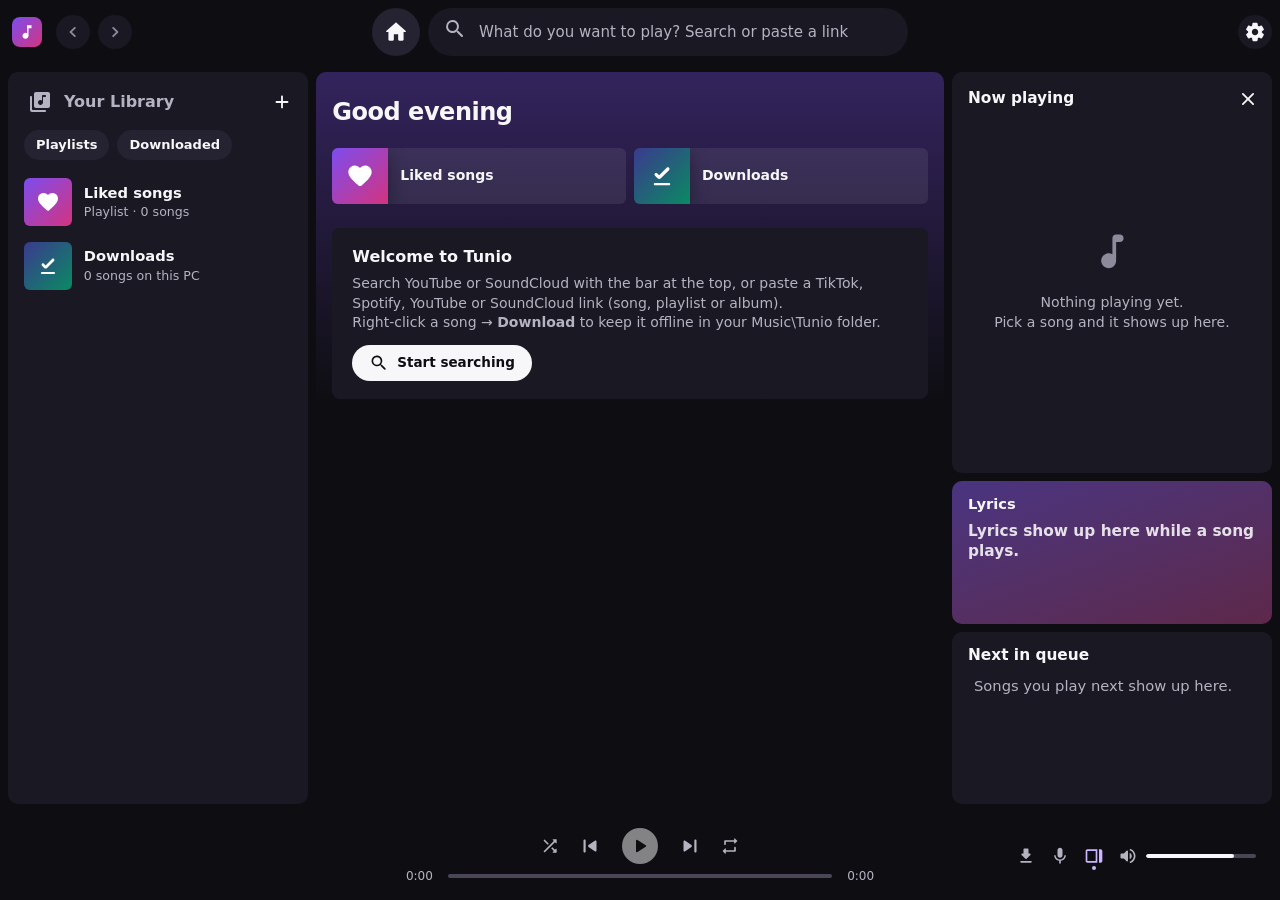
==== commit 5a7dfa44: "Windows app: built-in title bar, resizable sections, song covers, smoother lyrics - No Windows title" ====
--- a/tunio-desktop/tunio_desktop/web/index.html
+++ b/tunio-desktop/tunio_desktop/web/index.html
@@ -12,6 +12,7 @@
 <div id="app">
   <header id="top">
     <div class="nav">
+      <span class="logo" title="Tunio"><svg viewBox="0 0 24 24" aria-hidden="true"><path d="M12 3v10.55A4 4 0 1 0 14 17V7h4V3h-6z"/></svg></span>
       <button class="round" id="hback" title="Back (Alt+←)"></button>
       <button class="round" id="hfwd" title="Forward (Alt+→)"></button>
     </div>
@@ -29,10 +30,26 @@
   </header>
 
   <aside id="side" aria-label="Your Library"></aside>
+  <div class="split col" id="split-side" title="Drag to resize" role="separator" aria-orientation="vertical"></div>
   <main id="screen" tabindex="-1"></main>
-  <aside id="np" aria-label="Now playing"></aside>
+  <div class="split col" id="split-np" title="Drag to resize" role="separator" aria-orientation="vertical"></div>
+  <aside id="np" aria-label="Now playing">
+    <section class="np-sec" id="np-song"></section>
+    <div class="split row" data-row="0" role="separator" aria-orientation="horizontal"></div>
+    <section class="np-sec" id="np-lyrics"></section>
+    <div class="split row" data-row="1" role="separator" aria-orientation="horizontal"></div>
+    <section class="np-sec" id="np-queue"></section>
+  </aside>
   <footer id="bar" aria-label="Player"></footer>
 </div>
+
+<!-- Window buttons and resize edges: only in the Windows app (it has no title bar of its own). -->
+<div id="winctl" class="hidden">
+  <button id="wmin" title="Minimize"><svg viewBox="0 0 10 10"><path d="M0 5h10" /></svg></button>
+  <button id="wmax" title="Maximize"><svg viewBox="0 0 10 10"><path d="M.5.5h9v9h-9z" /></svg></button>
+  <button id="wclose" class="close" title="Close"><svg viewBox="0 0 10 10"><path d="M0 0l10 10M10 0 0 10" /></svg></button>
+</div>
+<div id="edges" class="hidden"><i data-e="n"></i><i data-e="s"></i><i data-e="w"></i><i data-e="e"></i><i data-e="nw"></i><i data-e="ne"></i><i data-e="sw"></i><i data-e="se"></i></div>
 
 <div id="toasts"></div>
 <div id="modal" class="hidden"></div>
--- a/tunio-desktop/tunio_desktop/web/style.css
+++ b/tunio-desktop/tunio_desktop/web/style.css
@@ -45,25 +45,67 @@
 ::-webkit-scrollbar-thumb:hover { background-color: rgba(255,255,255,.3); }
 ::-webkit-scrollbar-track { background: transparent; }
 
-/* ------------------------------------------------------------------ grid */
-#app { height: 100vh; display: grid; gap: 8px; padding: 0 8px;
-  grid-template-columns: var(--side-w) minmax(0, 1fr) var(--np-w);
+/* ------------------------------------------------------------------ grid
+   Columns: library · splitter · main · splitter · now playing. Drag a splitter to resize (sizes are remembered). */
+#app { height: 100vh; display: grid; row-gap: 8px; column-gap: 0; padding: 0 8px;
+  --side-w: var(--side-user, 300px); --np-w: var(--np-user, 320px); --sx: 8px; --sy: 8px;
+  grid-template-columns: var(--side-w) var(--sx) minmax(0, 1fr) var(--sy) var(--np-w);
   grid-template-rows: 64px minmax(0, 1fr) 88px;
-  grid-template-areas: "top top top" "side main np" "bar bar bar"; }
+  grid-template-areas: "top top top top top" "side sx main sy np" "bar bar bar bar bar"; }
 #app.side-min { --side-w: 72px; }
-#app.np-off { grid-template-columns: var(--side-w) minmax(0, 1fr) 0; }
-#app.np-off #np { display: none; }
+#app.np-off { --np-w: 0px; --sy: 0px; }
+#app.np-off #np, #app.np-off #split-np { display: none; }
+#app.focus { --side-w: 0px; --sx: 0px; --np-w: 0px; --sy: 0px; }
+#app.focus #side, #app.focus #np, #app.focus .split.col { display: none !important; }
 #top { grid-area: top; }
 #side { grid-area: side; }
+#split-side { grid-area: sx; }
 #screen { grid-area: main; }
+#split-np { grid-area: sy; }
 #np { grid-area: np; }
 #bar { grid-area: bar; }
-@media (max-width: 1100px) { #app:not(.np-pinned) { grid-template-columns: var(--side-w) minmax(0, 1fr) 0; } #app:not(.np-pinned) #np { display: none; } }
-@media (max-width: 900px) { #app { --side-w: 72px; } #app #side .full { display: none !important; } #app #side .mini-only { display: flex !important; } }
+@media (max-width: 1100px) { #app:not(.np-pinned) { --np-w: 0px; --sy: 0px; } #app:not(.np-pinned) #np, #app:not(.np-pinned) #split-np { display: none; } }
+@media (max-width: 900px) { #app { --side-w: 72px; } #app #side .full { display: none !important; } #app #side .mini-only { display: flex !important; } #split-side { pointer-events: none; } }
+
+/* splitters: the mouse turns into a resize arrow over them, a thin line shows where they are */
+.split { position: relative; z-index: 3; touch-action: none; }
+.split.col { cursor: col-resize; }
+.split.row { flex: 0 0 8px; cursor: row-resize; }
+.split::before { content: ""; position: absolute; inset: 0 -3px; }
+.split.row::before { inset: -3px 0; }
+.split::after { content: ""; position: absolute; border-radius: 1px; background: transparent; transition: background .15s; }
+.split.col::after { top: 10px; bottom: 10px; left: 3px; width: 2px; }
+.split.row::after { left: 10px; right: 10px; top: 3px; height: 2px; }
+.split:hover::after { background: rgba(255,255,255,.32); }
+.split.drag::after { background: var(--c10-light); }
+html.resizing, html.resizing * { user-select: none !important; }
+html.resizing.col, html.resizing.col * { cursor: col-resize !important; }
+html.resizing.row, html.resizing.row * { cursor: row-resize !important; }
+html.resizing iframe, html.resizing img { pointer-events: none; }
+
+/* ------------------------------------------------------------------ window (the Windows app has no title bar: this is it) */
+#winctl { position: fixed; top: 0; right: 0; z-index: 60; display: flex; }
+#winctl button { width: 46px; height: 36px; display: grid; place-items: center; color: var(--text); }
+#winctl button:hover { background: rgba(255,255,255,.1); }
+#winctl button.close:hover { background: #C42B1C; color: #fff; }
+#winctl svg { width: 10px; height: 10px; fill: none; stroke: currentColor; stroke-width: 1; shape-rendering: crispEdges; }
+html.framed #top .nav.end { margin-right: 132px; }
+#edges i { position: fixed; z-index: 70; }
+#edges [data-e="n"] { top: 0; left: 10px; right: 140px; height: 4px; cursor: ns-resize; }
+#edges [data-e="s"] { bottom: 0; left: 10px; right: 10px; height: 5px; cursor: ns-resize; }
+#edges [data-e="w"] { left: 0; top: 10px; bottom: 10px; width: 5px; cursor: ew-resize; }
+#edges [data-e="e"] { right: 0; top: 40px; bottom: 10px; width: 5px; cursor: ew-resize; }
+#edges [data-e="nw"] { left: 0; top: 0; width: 10px; height: 10px; cursor: nwse-resize; }
+#edges [data-e="ne"] { right: 0; top: 0; width: 6px; height: 6px; cursor: nesw-resize; }
+#edges [data-e="sw"] { left: 0; bottom: 0; width: 10px; height: 10px; cursor: nesw-resize; }
+#edges [data-e="se"] { right: 0; bottom: 0; width: 12px; height: 12px; cursor: nwse-resize; }
+html.maxed #edges { display: none; }
+.logo { width: 30px; height: 30px; border-radius: 8px; display: grid; place-items: center; background: var(--c10-grad); flex: none; margin: 0 6px 0 4px; }
+.logo svg { width: 18px; height: 18px; fill: #fff; }
 
 /* ------------------------------------------------------------------ top bar */
 #top { display: flex; align-items: center; gap: 12px; }
-#top .nav { display: flex; gap: 8px; width: 160px; }
+#top .nav { display: flex; align-items: center; gap: 8px; width: 160px; flex: none; }
 #top .nav.end { justify-content: flex-end; }
 #top .center { flex: 1; display: flex; justify-content: center; align-items: center; gap: 8px; min-width: 0; }
 .round { width: 34px; height: 34px; border-radius: 50%; display: inline-grid; place-items: center; background: var(--c30); color: var(--text); flex: none; }
@@ -83,7 +125,10 @@
 .searchbox input::placeholder { color: var(--muted); }
 
 /* ------------------------------------------------------------------ panels (30 %) */
-#side, #np { background: var(--c30); border-radius: var(--radius); overflow: hidden; display: flex; flex-direction: column; min-height: 0; }
+#side { background: var(--c30); border-radius: var(--radius); overflow: hidden; display: flex; flex-direction: column; min-height: 0; container-type: inline-size; }
+#np { display: flex; flex-direction: column; min-height: 0; min-width: 0; }
+.np-sec { background: var(--c30); border-radius: var(--radius); overflow: hidden; display: flex; flex-direction: column;
+  min-height: 0; flex: var(--grow, 1) 1 0px; container-type: size; }
 .panel-head { display: flex; align-items: center; gap: 8px; padding: 14px 12px 8px 16px; }
 .panel-head h2 { margin: 0; font-size: 16px; font-weight: 700; display: flex; align-items: center; gap: 10px; }
 .panel-head .title-btn { display: flex; align-items: center; gap: 12px; font-weight: 700; font-size: 16px; color: var(--muted); padding: 4px; border-radius: 6px; }
@@ -98,10 +143,11 @@
 .lib-item { display: flex; align-items: center; gap: 12px; width: 100%; padding: 8px; border-radius: 8px; text-align: left; min-width: 0; }
 .lib-item:hover { background: var(--c30-hi); }
 .lib-item.on { background: var(--c30-top); }
-.lib-item .t { font-weight: 600; font-size: 15px; }
+.lib-item .t { font-weight: 600; font-size: clamp(13px, 4.9cqi, 17px); }
 .lib-item.playing .t { color: var(--c10-light); }
-.lib-item .sub { font-size: 13px; color: var(--muted); display: flex; gap: 6px; align-items: center; }
-.lib-item .art { width: 48px; height: 48px; border-radius: 6px; }
+.lib-item .sub { font-size: clamp(11.5px, 4.2cqi, 14.5px); color: var(--muted); display: flex; gap: 6px; align-items: center; }
+.lib-item .art { width: clamp(40px, 16cqi, 64px); height: clamp(40px, 16cqi, 64px); border-radius: 6px; }
+.lib-item { padding: clamp(6px, 2.6cqi, 10px); gap: clamp(10px, 4cqi, 16px); }
 .lib-item .speaker { color: var(--c10-light); width: 18px; height: 18px; margin-left: auto; }
 #app.side-min .lib-item, #side .mini-only .lib-item { justify-content: center; padding: 8px 0; }
 #side .mini-only { display: none; flex-direction: column; align-items: center; gap: 2px; }
@@ -110,15 +156,15 @@
 #app.side-min #side .panel-head { justify-content: center; padding: 14px 0 8px; }
 
 /* ------------------------------------------------------------------ main view (60 %) */
-#screen { position: relative; background: var(--c60); border-radius: var(--radius); overflow-y: auto; outline: none; min-height: 0;
+#screen { position: relative; background: var(--c60); border-radius: var(--radius); overflow-y: auto; outline: none; min-height: 0; container-type: inline-size;
   isolation: isolate; }
-.page { position: relative; padding: 16px 24px 32px; }
+.page { position: relative; padding: 16px clamp(16px, 2.6cqi, 36px) 32px; }
 .header-glow { position: absolute; left: 0; right: 0; top: 0; height: 330px; z-index: -1; pointer-events: none;
   background: linear-gradient(180deg, color-mix(in srgb, var(--tint, var(--c10)) 34%, transparent), transparent); }
 .header-glow.cover { overflow: hidden; background: none; height: 420px; }
 .header-glow.cover img { position: absolute; inset: -30%; width: 160%; height: 160%; object-fit: cover; filter: blur(80px) saturate(1.3); opacity: .55; }
 .header-glow.cover::after { content: ""; position: absolute; inset: 0; background: linear-gradient(180deg, rgba(14,14,18,.25), var(--c60)); }
-h1.title { font-size: 30px; font-weight: 800; letter-spacing: -.02em; margin: 8px 0 18px; }
+h1.title { font-size: clamp(24px, 3.6cqi, 40px); font-weight: 800; letter-spacing: -.02em; margin: 8px 0 18px; }
 .sec-head { display: flex; align-items: baseline; margin: 28px 0 10px; }
 .sec-head h2 { margin: 0; font-size: 22px; font-weight: 800; letter-spacing: -.01em; }
 .sec-head .link { font-size: 13px; font-weight: 700; color: var(--muted); padding: 0; }
@@ -250,10 +296,10 @@
 
 /* collection header */
 .coll-head { display: flex; align-items: flex-end; gap: 24px; padding: 28px 0 24px; }
-.coll-head .art { width: 220px; height: 220px; border-radius: 8px; box-shadow: 0 16px 50px rgba(0,0,0,.55); }
+.coll-head .art { width: clamp(140px, 25cqi, 260px); height: clamp(140px, 25cqi, 260px); border-radius: 8px; box-shadow: 0 16px 50px rgba(0,0,0,.55); }
 .coll-head .art svg { width: 90px; height: 90px; }
 .coll-head .kind { font-size: 13px; font-weight: 600; }
-.coll-head h1 { margin: 6px 0 10px; font-size: clamp(32px, 5.4vw, 84px); line-height: 1.02; font-weight: 900; letter-spacing: -.035em;
+.coll-head h1 { margin: 6px 0 10px; font-size: clamp(30px, 8cqi, 96px); line-height: 1.02; font-weight: 900; letter-spacing: -.035em;
   overflow: hidden; display: -webkit-box; -webkit-line-clamp: 2; -webkit-box-orient: vertical; word-break: break-word; }
 .coll-head .stats { font-size: 14px; color: var(--text); }
 .coll-head .stats .muted { color: var(--muted); }
@@ -271,27 +317,35 @@
 kbd { font: 12px/1 inherit; padding: 3px 6px; border-radius: 4px; background: var(--c30-hi); border: 1px solid var(--line); }
 
 /* ------------------------------------------------------------------ now-playing panel (30 %) */
-#np .np-body { flex: 1; overflow-y: auto; padding: 0 16px 16px; min-height: 0; }
-#np .np-cover { width: 100%; aspect-ratio: 1; border-radius: 8px; overflow: hidden; background: var(--c30-hi); position: relative; box-shadow: 0 12px 40px rgba(0,0,0,.4); }
-#np .np-cover img { width: 100%; height: 100%; object-fit: cover; display: block; }
-#np .np-cover .wait { position: absolute; inset: 0; display: grid; place-content: center; justify-items: center; gap: 10px; background: rgba(0,0,0,.62); font-size: 13px; }
-#np .np-info { display: flex; align-items: center; gap: 8px; margin: 14px 0 6px; }
-#np .np-info .t { font-size: 22px; font-weight: 800; letter-spacing: -.01em; overflow: hidden; display: -webkit-box; -webkit-line-clamp: 2; -webkit-box-orient: vertical; }
-#np .np-info .a { color: var(--muted); font-size: 14px; }
-#np .viz-wrap { position: relative; margin: 10px 0 14px; height: 92px; border-radius: 8px; background: var(--c30-hi); overflow: hidden; }
-#np canvas { position: absolute; inset: 0; width: 100%; height: 100%; display: block; }
-#np .viz-label { position: absolute; z-index: 1; left: 10px; top: 7px; font-size: 11px; font-weight: 700; letter-spacing: .08em; color: var(--muted); }
-#np .q-card { background: var(--c30-hi); border-radius: 8px; padding: 12px 6px 6px; }
-#np .q-card h3 { margin: 0 8px 6px; font-size: 15px; display: flex; align-items: center; }
-#np .q-item { display: flex; align-items: center; gap: 10px; padding: 6px; border-radius: 6px; width: 100%; text-align: left; }
-#np .q-item:hover { background: rgba(255,255,255,.08); }
-#np .q-item .art { width: 44px; height: 44px; }
-#np .q-item .t { font-size: 14px; font-weight: 600; }
-#np .q-item .icon-btn { opacity: 0; width: 30px; height: 30px; }
-#np .q-item .icon-btn svg { width: 18px; height: 18px; }
-#np .q-item:hover .icon-btn { opacity: 1; }
-#np .empty { margin: auto; text-align: center; color: var(--muted); padding: 30px 20px; }
-#np .empty svg { width: 48px; height: 48px; color: var(--faint); }
+/* Three sections (song · lyrics · queue), each resizable. Everything inside scales with its section:
+   cqi = 1 % of the section's width, cqh = 1 % of its height. */
+.np-sec .panel-head { padding: clamp(10px, 4cqi, 14px) 10px 6px clamp(12px, 5cqi, 16px); flex: none; }
+.np-sec .panel-head h2 { font-size: clamp(13px, 4.8cqi, 16px); }
+#np-song { --pad: clamp(10px, 5cqi, 18px); --tfs: clamp(15px, 7cqi, 28px); --afs: clamp(12px, 4.4cqi, 15px); }
+.np-songbody { flex: 1; min-height: 0; display: flex; flex-direction: column; align-items: center; padding: 0 var(--pad) var(--pad); }
+.np-cover { --size: max(48px, min(calc(100cqi - 2 * var(--pad)), calc(100cqh - 46px - var(--tfs) * 2.6 - var(--afs) * 1.6 - var(--pad) * 2.4)));
+  width: var(--size); height: var(--size); flex: none; border-radius: clamp(6px, 3cqi, 10px); overflow: hidden; background: var(--c30-hi);
+  position: relative; box-shadow: 0 12px 40px rgba(0,0,0,.4); }
+.np-cover img { width: 100%; height: 100%; object-fit: cover; display: block; }
+.np-cover .wait { position: absolute; inset: 0; display: grid; place-content: center; justify-items: center; gap: 10px; background: rgba(0,0,0,.62); font-size: 13px; text-align: center; }
+.np-info { display: flex; align-items: center; gap: 6px; margin-top: calc(var(--pad) * .8); width: 100%; }
+.np-info .t { font-size: var(--tfs); line-height: 1.25; font-weight: 800; letter-spacing: -.01em; overflow: hidden; display: -webkit-box; -webkit-line-clamp: 2; -webkit-box-orient: vertical; }
+.np-info .a { color: var(--muted); font-size: var(--afs); }
+.np-info .icon-btn { width: clamp(30px, 11cqi, 40px); height: clamp(30px, 11cqi, 40px); }
+.np-info .icon-btn svg { width: clamp(18px, 7cqi, 26px); height: clamp(18px, 7cqi, 26px); }
+#np-queue { --fs: clamp(12.5px, 4.6cqi, 16px); }
+#np-queue .q-list { flex: 1; overflow-y: auto; min-height: 0; padding: 0 6px 6px; }
+.q-item { display: flex; align-items: center; gap: clamp(8px, 3.4cqi, 14px); padding: clamp(4px, 1.8cqi, 8px); border-radius: 6px; width: 100%; text-align: left; }
+.q-item:hover { background: rgba(255,255,255,.08); }
+.q-item .art { width: clamp(34px, 14cqi, 60px); height: clamp(34px, 14cqi, 60px); }
+.q-item .t { font-size: var(--fs); font-weight: 600; }
+.q-item .muted { font-size: calc(var(--fs) * .86); }
+.q-item .icon-btn { opacity: 0; width: 30px; height: 30px; }
+.q-item .icon-btn svg { width: 18px; height: 18px; }
+.q-item:hover .icon-btn { opacity: 1; }
+.q-empty { margin: 4px clamp(12px, 5cqi, 16px) 8px; font-size: var(--fs); }
+#np .empty { margin: auto; text-align: center; color: var(--muted); padding: 16px; font-size: clamp(12.5px, 4.4cqi, 15px); }
+#np .empty svg { width: clamp(32px, 14cqi, 56px); height: clamp(32px, 14cqi, 56px); color: var(--faint); }
 
 /* ------------------------------------------------------------------ player bar (60 %) */
 #bar { display: grid; grid-template-columns: minmax(180px, 30%) minmax(0, 40%) minmax(180px, 30%); align-items: center; gap: 8px; padding: 0 8px; }
@@ -351,3 +405,66 @@
 .dialog .list button { display: flex; align-items: center; gap: 12px; width: 100%; padding: 6px; border-radius: 6px; text-align: left; }
 .dialog .list button:hover { background: rgba(255,255,255,.08); }
 .dialog .end { display: flex; justify-content: flex-end; gap: 8px; margin-top: 16px; }
+
+/* ------------------------------------------------------------------ lyrics */
+/* card in the Now playing panel (accent-tinted, like the cover colour on Spotify) */
+.ly-card { position: relative; flex: 1; min-height: 0; cursor: pointer; display: flex; flex-direction: column; overflow: hidden;
+  --fs: clamp(13px, 6cqi, 26px); --pad: clamp(10px, 5cqi, 20px); padding: calc(var(--pad) * .8) var(--pad) 0;
+  background: linear-gradient(160deg, color-mix(in srgb, var(--c10) 42%, var(--c30-hi)), color-mix(in srgb, var(--c10-2) 32%, var(--c30-hi))); }
+.ly-card:hover { filter: brightness(1.08); }
+.ly-card h3 { display: flex; align-items: center; margin: 0 0 calc(var(--pad) * .5); font-size: clamp(12.5px, 4.6cqi, 16px); flex: none; }
+.ly-card h3 svg { width: 18px; height: 18px; opacity: .85; }
+/* the lines slide up as the song goes on; the bottom fades out behind a soft blur */
+.ly-view { position: relative; flex: 1; min-height: 0; overflow: hidden; --clear: calc(var(--fs) * 1.7);
+  -webkit-mask-image: linear-gradient(180deg, #000 0, #000 var(--clear), transparent 100%); mask-image: linear-gradient(180deg, #000 0, #000 var(--clear), transparent 100%); }
+.ly-track { will-change: transform; transition: transform .7s cubic-bezier(.22, .9, .25, 1); }
+.ly-card p { margin: 0 0 calc(var(--fs) * .38); font-size: var(--fs); font-weight: 700; line-height: 1.28; color: rgba(255,255,255,.55);
+  transition: color .6s ease, opacity .6s ease, transform .6s cubic-bezier(.22, .9, .25, 1); transform-origin: left center; }
+.ly-card p.on { color: #fff; transform: scale(1.02); }
+.ly-card p.past { opacity: .55; }
+.ly-card .plain p { color: #fff; }
+.ly-card p.dim { font-size: calc(var(--fs) * .8); font-weight: 600; color: rgba(255,255,255,.85); }
+.ly-blur { position: absolute; left: 0; right: 0; top: var(--clear); bottom: 0; pointer-events: none; z-index: 1;
+  -webkit-backdrop-filter: blur(3px); backdrop-filter: blur(3px);
+  -webkit-mask-image: linear-gradient(180deg, transparent, #000 70%); mask-image: linear-gradient(180deg, transparent, #000 70%); }
+
+/* full view: fills the main area; "Fill the window" also hides the side panels */
+#screen.ly-mode { overflow: hidden; }
+.ly-wrap { position: absolute; inset: 0; overflow: hidden; background: #141019; }
+.ly-bg { position: absolute; inset: 0; overflow: hidden; }
+.ly-bg img { position: absolute; width: 80%; height: 80%; object-fit: cover; border-radius: 50%; filter: blur(70px) saturate(1.8); opacity: .8; will-change: transform; }
+.ly-bg .b1 { left: -10%; top: -15%; animation: wave1 19s ease-in-out infinite; }
+.ly-bg .b2 { right: -15%; bottom: -20%; animation: wave2 23s ease-in-out infinite; }
+.ly-bg .b3 { left: 25%; top: 20%; width: 60%; height: 60%; opacity: .6; animation: wave3 15s ease-in-out infinite; }
+.ly-bg .b4 { left: -20%; bottom: -30%; width: 70%; height: 70%; opacity: .55; filter: blur(90px) saturate(2) hue-rotate(25deg); animation: wave4 27s ease-in-out infinite; }
+.ly-bg::after { content: ""; position: absolute; inset: 0; background: radial-gradient(ellipse at center, rgba(10,8,14,.28), rgba(10,8,14,.6)); }
+.ly-wrap.paused .ly-bg img { animation-play-state: paused; }
+@keyframes wave1 { 0%, 100% { transform: translate(0, 0) rotate(0) scale(1); } 25% { transform: translate(22%, 10%) rotate(60deg) scale(1.15); }
+  50% { transform: translate(35%, 32%) rotate(140deg) scale(.95); } 75% { transform: translate(8%, 26%) rotate(230deg) scale(1.2); } }
+@keyframes wave2 { 0%, 100% { transform: translate(0, 0) rotate(180deg) scale(1.1); } 30% { transform: translate(-28%, -12%) rotate(110deg) scale(.9); }
+  60% { transform: translate(-18%, -36%) rotate(20deg) scale(1.25); } 80% { transform: translate(6%, -18%) rotate(-40deg) scale(1); } }
+@keyframes wave3 { 0%, 100% { transform: translate(0, 0) scale(1) rotate(0); } 33% { transform: translate(-30%, 18%) scale(1.3) rotate(-90deg); }
+  66% { transform: translate(24%, -22%) scale(.85) rotate(-200deg); } }
+@keyframes wave4 { 0%, 100% { transform: translate(0, 0) scale(1) rotate(0); } 50% { transform: translate(60%, -40%) scale(1.35) rotate(160deg); } }
+@media (prefers-reduced-motion: reduce) { .ly-bg img { animation: none; } }
+.ly-top { position: absolute; left: 0; right: 0; top: 0; display: flex; align-items: center; gap: 12px; padding: 14px 18px;
+  background: linear-gradient(180deg, rgba(10,8,14,.55), transparent); z-index: 2; }
+.ly-top .art { width: 44px; height: 44px; }
+.ly-top .t { font-weight: 700; font-size: 15px; }
+.ly-top .a { font-size: 13px; color: rgba(255,255,255,.78); }
+.ly-top .round { background: rgba(255,255,255,.12); }
+.ly-top .round:hover { background: rgba(255,255,255,.22); }
+.ly-scroll { position: absolute; inset: 0; overflow-y: auto; padding: 0 max(28px, calc((100% - 860px) / 2)); scrollbar-width: none; z-index: 1;
+  -webkit-mask-image: linear-gradient(180deg, transparent 0, #000 90px, #000 calc(100% - 90px), transparent 100%); }
+.ly-scroll::-webkit-scrollbar { display: none; }
+.ly-lines { padding: 30vh 0 45vh; text-align: center; }
+.ly-line { margin: 0 0 .55em; font-size: clamp(22px, 4.4cqi, 54px); line-height: 1.18; font-weight: 800; letter-spacing: -.015em;
+  color: rgba(255,255,255,.5); transition: color .6s ease, transform .6s cubic-bezier(.22, .9, .25, 1), filter .6s ease, text-shadow .6s ease; transform-origin: center; }
+.ly-lines.synced .ly-line { cursor: pointer; filter: blur(.6px); }
+.ly-lines.synced .ly-line:hover { color: rgba(255,255,255,.85); filter: none; }
+.ly-line.past { color: rgba(255,255,255,.7); filter: none !important; }
+.ly-line.on { color: #fff; transform: scale(1.04); filter: none !important; text-shadow: 0 0 28px rgba(255,255,255,.35); }
+.ly-line.plain { color: #fff; font-size: clamp(18px, 3cqi, 30px); margin-bottom: 10px; filter: none; }
+.ly-msg { font-size: 26px; font-weight: 800; color: #fff; display: flex; flex-direction: column; align-items: center; gap: 10px; }
+.ly-msg .small { font-size: 15px; font-weight: 500; color: rgba(255,255,255,.8); }
+.ly-credit { text-align: center; font-size: 12px; color: rgba(255,255,255,.72); margin: -38vh 0 0; padding-bottom: 40px; }
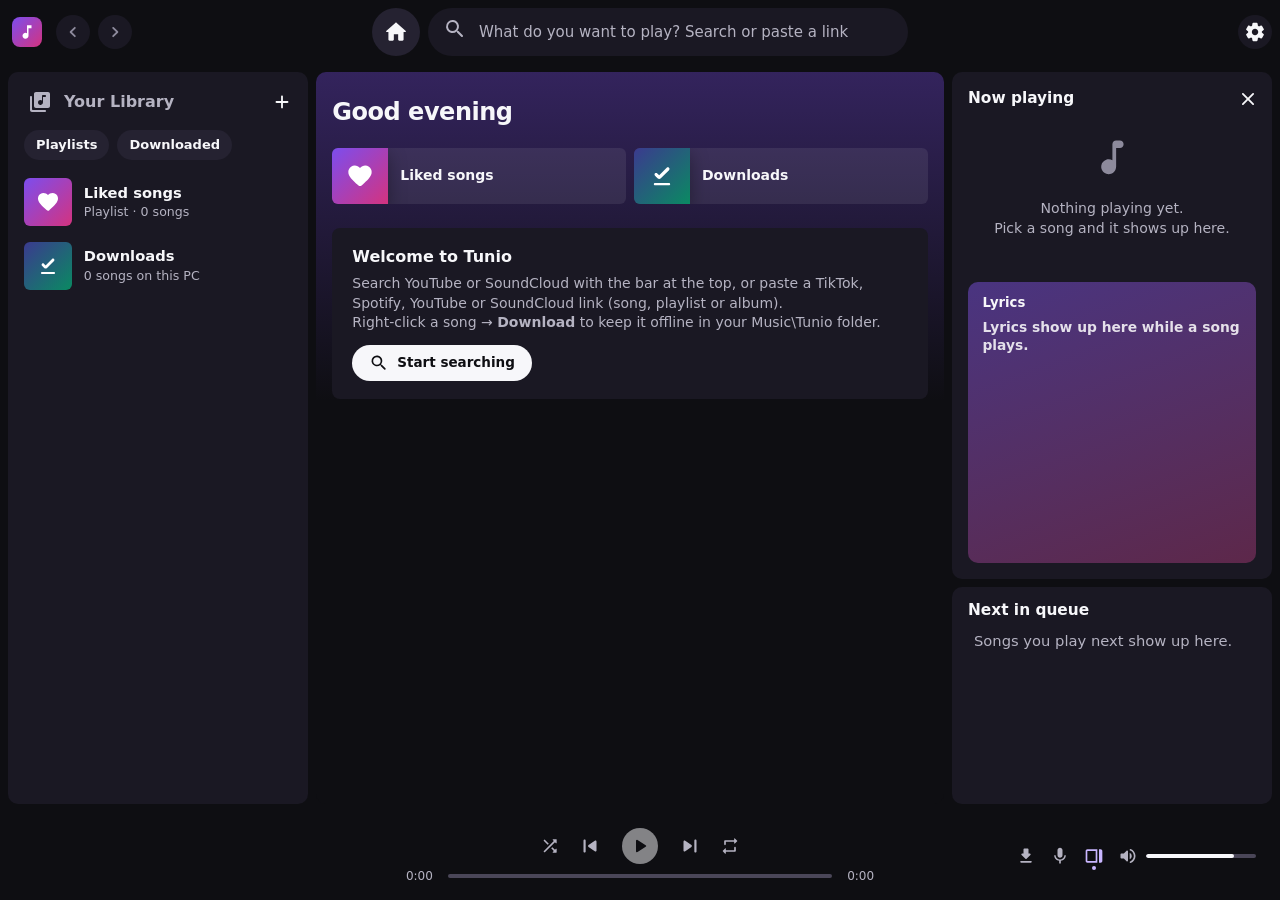
==== commit 79588b6a: "Windows: click plays, reliable first play, song+lyrics section, big lyrics card, word-by-word and 3D" ====
--- a/tunio-desktop/tunio_desktop/web/index.html
+++ b/tunio-desktop/tunio_desktop/web/index.html
@@ -36,8 +36,6 @@
   <aside id="np" aria-label="Now playing">
     <section class="np-sec" id="np-song"></section>
     <div class="split row" data-row="0" role="separator" aria-orientation="horizontal"></div>
-    <section class="np-sec" id="np-lyrics"></section>
-    <div class="split row" data-row="1" role="separator" aria-orientation="horizontal"></div>
     <section class="np-sec" id="np-queue"></section>
   </aside>
   <footer id="bar" aria-label="Player"></footer>
--- a/tunio-desktop/tunio_desktop/web/style.css
+++ b/tunio-desktop/tunio_desktop/web/style.css
@@ -322,8 +322,10 @@
 .np-sec .panel-head { padding: clamp(10px, 4cqi, 14px) 10px 6px clamp(12px, 5cqi, 16px); flex: none; }
 .np-sec .panel-head h2 { font-size: clamp(13px, 4.8cqi, 16px); }
 #np-song { --pad: clamp(10px, 5cqi, 18px); --tfs: clamp(15px, 7cqi, 28px); --afs: clamp(12px, 4.4cqi, 15px); }
-.np-songbody { flex: 1; min-height: 0; display: flex; flex-direction: column; align-items: center; padding: 0 var(--pad) var(--pad); }
-.np-cover { --size: max(48px, min(calc(100cqi - 2 * var(--pad)), calc(100cqh - 46px - var(--tfs) * 2.6 - var(--afs) * 1.6 - var(--pad) * 2.4)));
+.np-songbody { flex: 1; min-height: 0; display: flex; flex-direction: column; padding: 0 var(--pad) var(--pad); }
+.np-top { flex: none; display: flex; flex-direction: column; align-items: center; width: 100%; }
+.np-ly { flex: 1; min-height: 90px; display: flex; width: 100%; margin-top: calc(var(--pad) * .8); border-radius: 10px; overflow: hidden; container-type: size; }
+.np-cover { --size: max(48px, min(calc(100cqi - 2 * var(--pad)), calc(56cqh - 46px - var(--tfs) * 2.6 - var(--afs) * 1.6 - var(--pad) * 2.4)));
   width: var(--size); height: var(--size); flex: none; border-radius: clamp(6px, 3cqi, 10px); overflow: hidden; background: var(--c30-hi);
   position: relative; box-shadow: 0 12px 40px rgba(0,0,0,.4); }
 .np-cover img { width: 100%; height: 100%; object-fit: cover; display: block; }
@@ -468,3 +470,95 @@
 .ly-msg { font-size: 26px; font-weight: 800; color: #fff; display: flex; flex-direction: column; align-items: center; gap: 10px; }
 .ly-msg .small { font-size: 15px; font-weight: 500; color: rgba(255,255,255,.8); }
 .ly-credit { text-align: center; font-size: 12px; color: rgba(255,255,255,.72); margin: -38vh 0 0; padding-bottom: 40px; }
+
+/* ------------------------------------------------------------------ like heart: fills from the inside in 10 frames, then pops */
+.heart .ho { fill: currentColor; }
+.heart .hf { fill: var(--pink-light); transform-box: view-box; transform-origin: 12px 12.5px; transform: scale(0); }
+.heart.on .hf { transform: scale(1); }
+.heart.on .ho { fill: var(--pink-light); }
+.heart.pop .hf { animation: heart-fill .32s steps(10, jump-end) both; }
+.heart.pop { animation: heart-pop .42s cubic-bezier(.3, 1.6, .5, 1) .25s both; transform-origin: center; }
+.heart.unpop { animation: heart-out .25s ease-out; transform-origin: center; }
+@keyframes heart-fill { from { transform: scale(0); } to { transform: scale(1); } }
+@keyframes heart-pop { 0% { transform: scale(1); } 45% { transform: scale(1.32); } 100% { transform: scale(1); } }
+@keyframes heart-out { 0% { transform: scale(1); } 40% { transform: scale(.82); } 100% { transform: scale(1); } }
+@media (prefers-reduced-motion: reduce) { .heart.pop, .heart.pop .hf, .heart.unpop { animation: none; } }
+
+/* ------------------------------------------------------------------ lyrics view: toolbar */
+.ly-song { display: flex; align-items: center; gap: 12px; padding: 4px 10px 4px 4px; border-radius: 12px; min-width: 0; max-width: 46%; text-align: left; }
+.ly-song:hover { background: rgba(255,255,255,.1); }
+.ly-song .art { width: 44px; height: 44px; border-radius: 8px; }
+.ly-song .t { font-weight: 700; font-size: 15px; }
+.ly-song .a { font-size: 13px; color: rgba(255,255,255,.78); }
+.lyc { view-transition-name: ly-cover; }
+.lyt { view-transition-name: ly-title; }
+::view-transition-group(ly-cover), ::view-transition-group(ly-title) { animation-duration: .55s; animation-timing-function: cubic-bezier(.2, .85, .2, 1); }
+.seg { display: flex; padding: 3px; border-radius: 999px; background: rgba(255,255,255,.12); }
+.seg button { padding: 6px 14px; border-radius: 999px; font-size: 13px; font-weight: 700; color: rgba(255,255,255,.85); transition: background .2s, color .2s; }
+.seg button.on { background: #fff; color: #111; }
+.pill3d { height: 34px; padding: 0 14px; border-radius: 999px; font-weight: 900; font-size: 13px; letter-spacing: .04em; color: #fff;
+  background: rgba(255,255,255,.12); transition: background .2s, transform .2s; }
+.pill3d:hover { transform: scale(1.05); }
+.pill3d.on { background: var(--c10-grad); box-shadow: 0 0 18px rgba(212,51,127,.55); }
+
+/* ------------------------------------------------------------------ lyrics view: big player card */
+.ly-big { position: absolute; z-index: 2; left: clamp(16px, 4cqi, 56px); top: 50%; transform: translateY(-46%); width: clamp(230px, 28cqi, 360px);
+  padding: 16px; border-radius: 22px; background: rgba(20, 18, 28, .45); border: 1px solid rgba(255,255,255,.16);
+  -webkit-backdrop-filter: blur(24px) saturate(1.4); backdrop-filter: blur(24px) saturate(1.4); box-shadow: 0 30px 80px rgba(0,0,0,.45); }
+.bc-cover { position: relative; aspect-ratio: 1; border-radius: 14px; overflow: hidden; background: var(--c30-hi); display: grid; place-items: center; }
+.bc-cover img { width: 100%; height: 100%; object-fit: cover; display: block; }
+.bc-like { position: absolute; right: 10px; top: 10px; width: 38px; height: 38px; border-radius: 50%; display: grid; place-items: center; color: #fff;
+  background: rgba(0,0,0,.35); border: 1px solid rgba(255,255,255,.25); -webkit-backdrop-filter: blur(8px); backdrop-filter: blur(8px); }
+.bc-like svg { width: 22px; height: 22px; }
+.bc-ctrls { display: flex; justify-content: space-between; margin: 16px 2px 10px; }
+.bc-ctrls button { width: clamp(34px, 3.4cqi, 44px); height: clamp(34px, 3.4cqi, 44px); border-radius: 12px; display: grid; place-items: center; color: #fff;
+  border: 1px solid rgba(255,255,255,.2); background: rgba(255,255,255,.06); transition: background .15s, transform .15s; }
+.bc-ctrls button:hover { background: rgba(255,255,255,.16); transform: translateY(-1px); }
+.bc-ctrls button.on { color: var(--c10-light); border-color: var(--c10-light); }
+.bc-ctrls svg { width: 20px; height: 20px; }
+.bc-prog { display: flex; align-items: center; gap: 10px; font-size: 11px; font-weight: 700; color: rgba(255,255,255,.75); font-variant-numeric: tabular-nums; }
+.bc-bar { flex: 1; height: 4px; border-radius: 2px; background: rgba(255,255,255,.22); cursor: pointer; position: relative; }
+.bc-bar::before { content: ""; position: absolute; inset: -8px 0; }
+.bc-bar i { display: block; height: 100%; width: 0; border-radius: 2px; background: #fff; }
+.bc-bar:hover i { background: var(--c10-grad); }
+.bc-title { display: block; width: 100%; text-align: center; margin-top: 14px; padding: 4px; border-radius: 10px; }
+.bc-title:hover { background: rgba(255,255,255,.08); }
+.bc-title .t { font-size: clamp(16px, 1.9cqi, 22px); font-weight: 900; letter-spacing: .01em; text-transform: uppercase; overflow: hidden; white-space: nowrap; text-overflow: ellipsis; }
+.bc-title .a { font-size: 13px; font-weight: 700; color: rgba(255,255,255,.75); margin-top: 2px; }
+.ly-wrap.with-card .ly-scroll { padding-left: calc(clamp(230px, 28cqi, 360px) + clamp(36px, 8cqi, 110px)); padding-right: clamp(20px, 4cqi, 60px); }
+.ly-wrap.with-card .ly-lines { text-align: left; }
+.ly-wrap.with-card .ly-line { transform-origin: left center; }
+.ly-wrap.with-card .ly3d { left: calc(clamp(230px, 28cqi, 360px) + clamp(16px, 4cqi, 56px)); }
+
+/* ------------------------------------------------------------------ lyrics view: word by word (the text stays, white fills each word) */
+.ly-lines.words .ly-line { color: rgba(255,255,255,.42); }
+.ly-lines.words .ly-line.past { color: rgba(255,255,255,.62); }
+.ly-lines.words .ly-line.on { color: rgba(255,255,255,.42); transform: none; text-shadow: none; }
+.ly-lines.words .ly-line.on .w { --p: 0; color: transparent; -webkit-background-clip: text; background-clip: text;
+  background-image: linear-gradient(90deg, #fff calc(var(--p) * 100% - 4%), rgba(255,255,255,.42) calc(var(--p) * 100% + 4%)); }
+.ly-lines.words .ly-line.on .w.now { filter: drop-shadow(0 0 10px rgba(255,255,255,.6)); }
+
+/* ------------------------------------------------------------------ lyrics view: 3D */
+.ly3d { position: absolute; inset: 0; z-index: 1; perspective: 900px; perspective-origin: 50% 45%; overflow: hidden; --kick: 0; }
+.ly3d .cam { position: absolute; left: 50%; top: 50%; transform-style: preserve-3d; will-change: transform; }
+.ly3d .world { transform-style: preserve-3d; }
+.l3 { position: absolute; transform-style: preserve-3d; white-space: nowrap; translate: -50% -50%; font-weight: 900; letter-spacing: -.02em;
+  font-size: clamp(34px, 6cqi, 82px); color: #fff; transition: opacity .6s, filter .6s; }
+.l3.gone { opacity: .18; filter: blur(3px); }
+.w3 { display: inline-block; margin: 0 .14em; opacity: 0; transform: translateZ(-220px) scale(.4) rotateX(55deg); }
+.w3.pop { animation: pop3d .42s cubic-bezier(.2, 1.5, .4, 1) forwards; }
+.l3.cur .w3.now { text-shadow: 0 0 calc(14px + var(--kick) * 30px) rgba(255,255,255,.75); }
+.l3:not(.cur) .w3.pop { animation: none; opacity: 1; transform: none; }
+@keyframes pop3d { 0% { opacity: 0; transform: translateZ(-220px) scale(.4) rotateX(55deg); } 60% { opacity: 1; transform: translateZ(40px) scale(1.12) rotateX(-6deg); }
+  100% { opacity: 1; transform: none; } }
+.ly-wrap.is3d .ly-bg { filter: brightness(calc(1 + var(--kick, 0) * .35)); }
+.ly-wrap.is3d .ly-bg::after { background: radial-gradient(ellipse at center, rgba(10,8,14,.15), rgba(10,8,14,.7)); }
+
+/* ------------------------------------------------------------------ lyrics view: loading word by word */
+.ly-loading { position: absolute; z-index: 3; left: 50%; top: 50%; transform: translate(-50%, -50%); display: flex; flex-direction: column; align-items: center; gap: 14px;
+  padding: 22px 28px; border-radius: 20px; background: rgba(14,12,20,.55); -webkit-backdrop-filter: blur(16px); backdrop-filter: blur(16px);
+  font-weight: 700; color: #fff; border: 1px solid rgba(255,255,255,.14); }
+.lyr-dots { display: flex; gap: 6px; align-items: flex-end; height: 34px; }
+.lyr-dots i { width: 7px; border-radius: 4px; background: var(--c10-grad); animation: lyr 1s ease-in-out infinite; height: 30%; }
+.lyr-dots i:nth-child(2) { animation-delay: .12s; } .lyr-dots i:nth-child(3) { animation-delay: .24s; } .lyr-dots i:nth-child(4) { animation-delay: .36s; } .lyr-dots i:nth-child(5) { animation-delay: .48s; }
+@keyframes lyr { 0%, 100% { height: 25%; opacity: .6; } 50% { height: 100%; opacity: 1; } }
